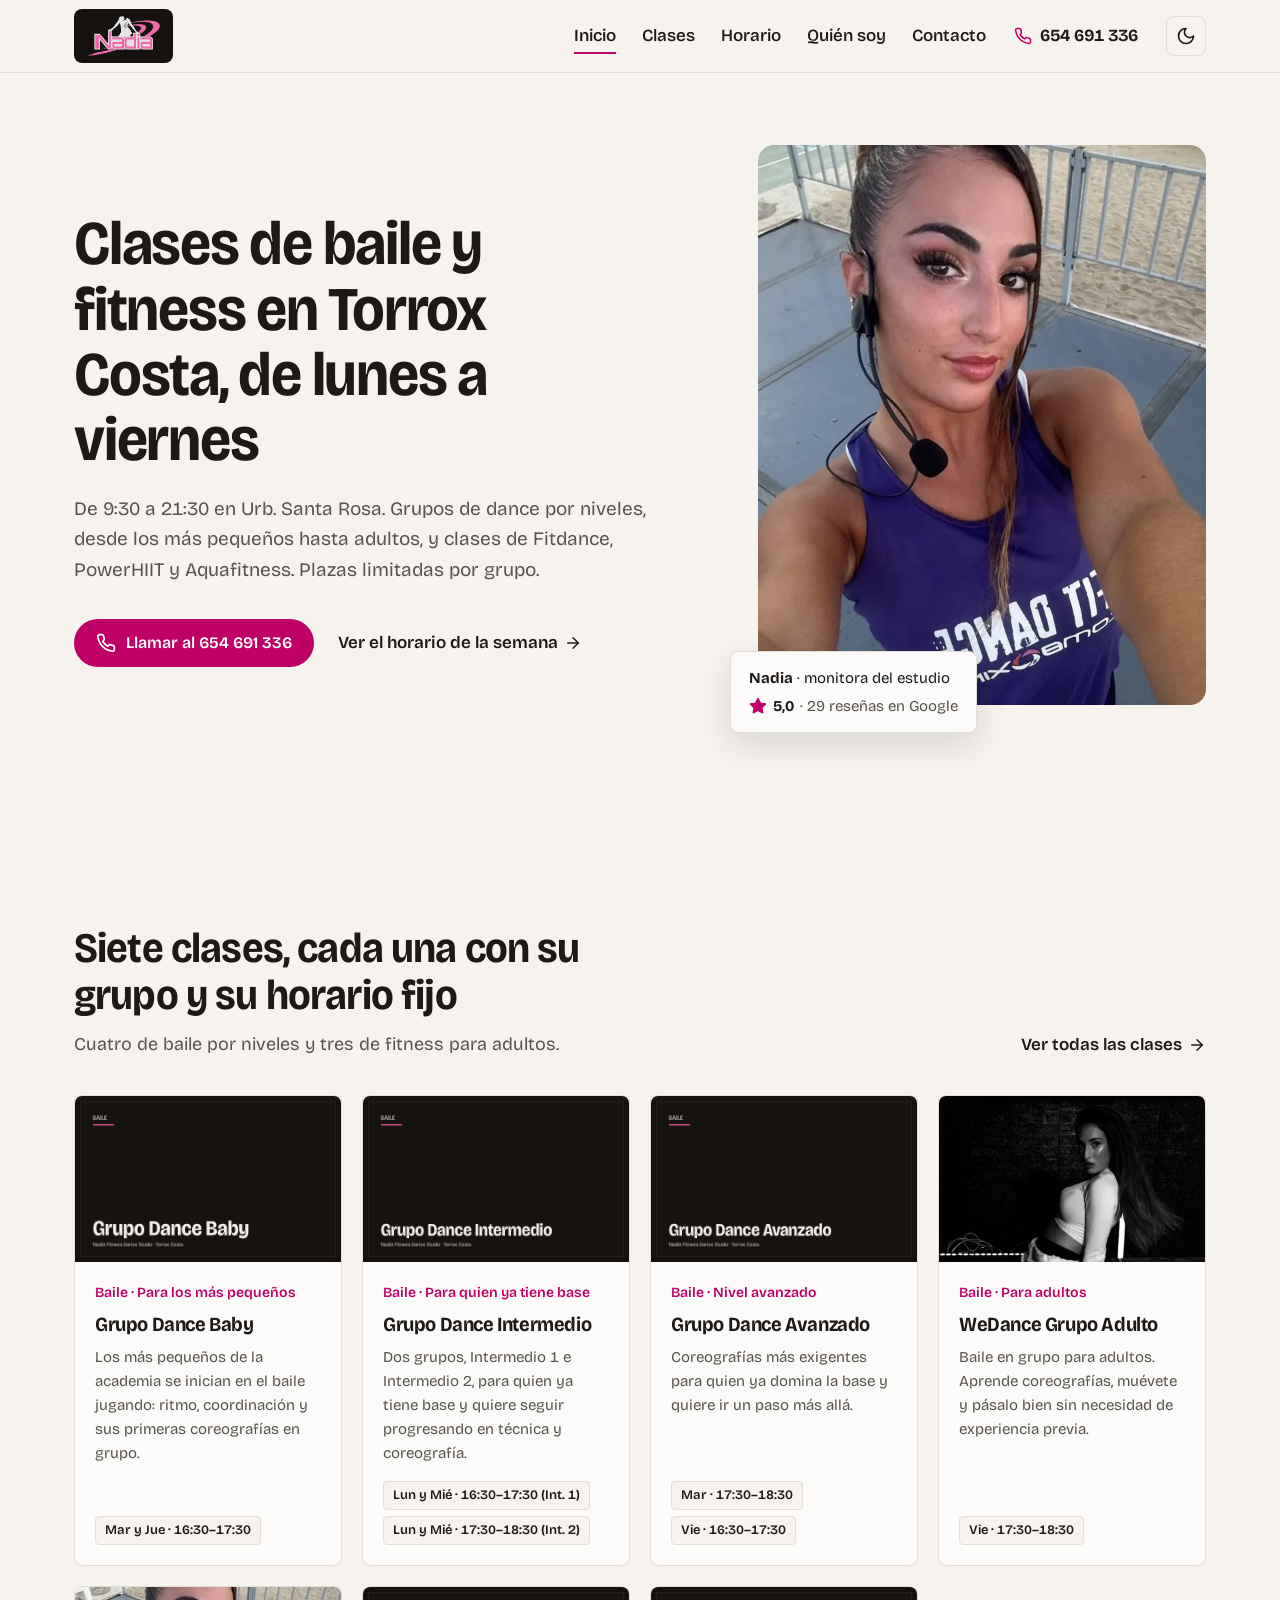
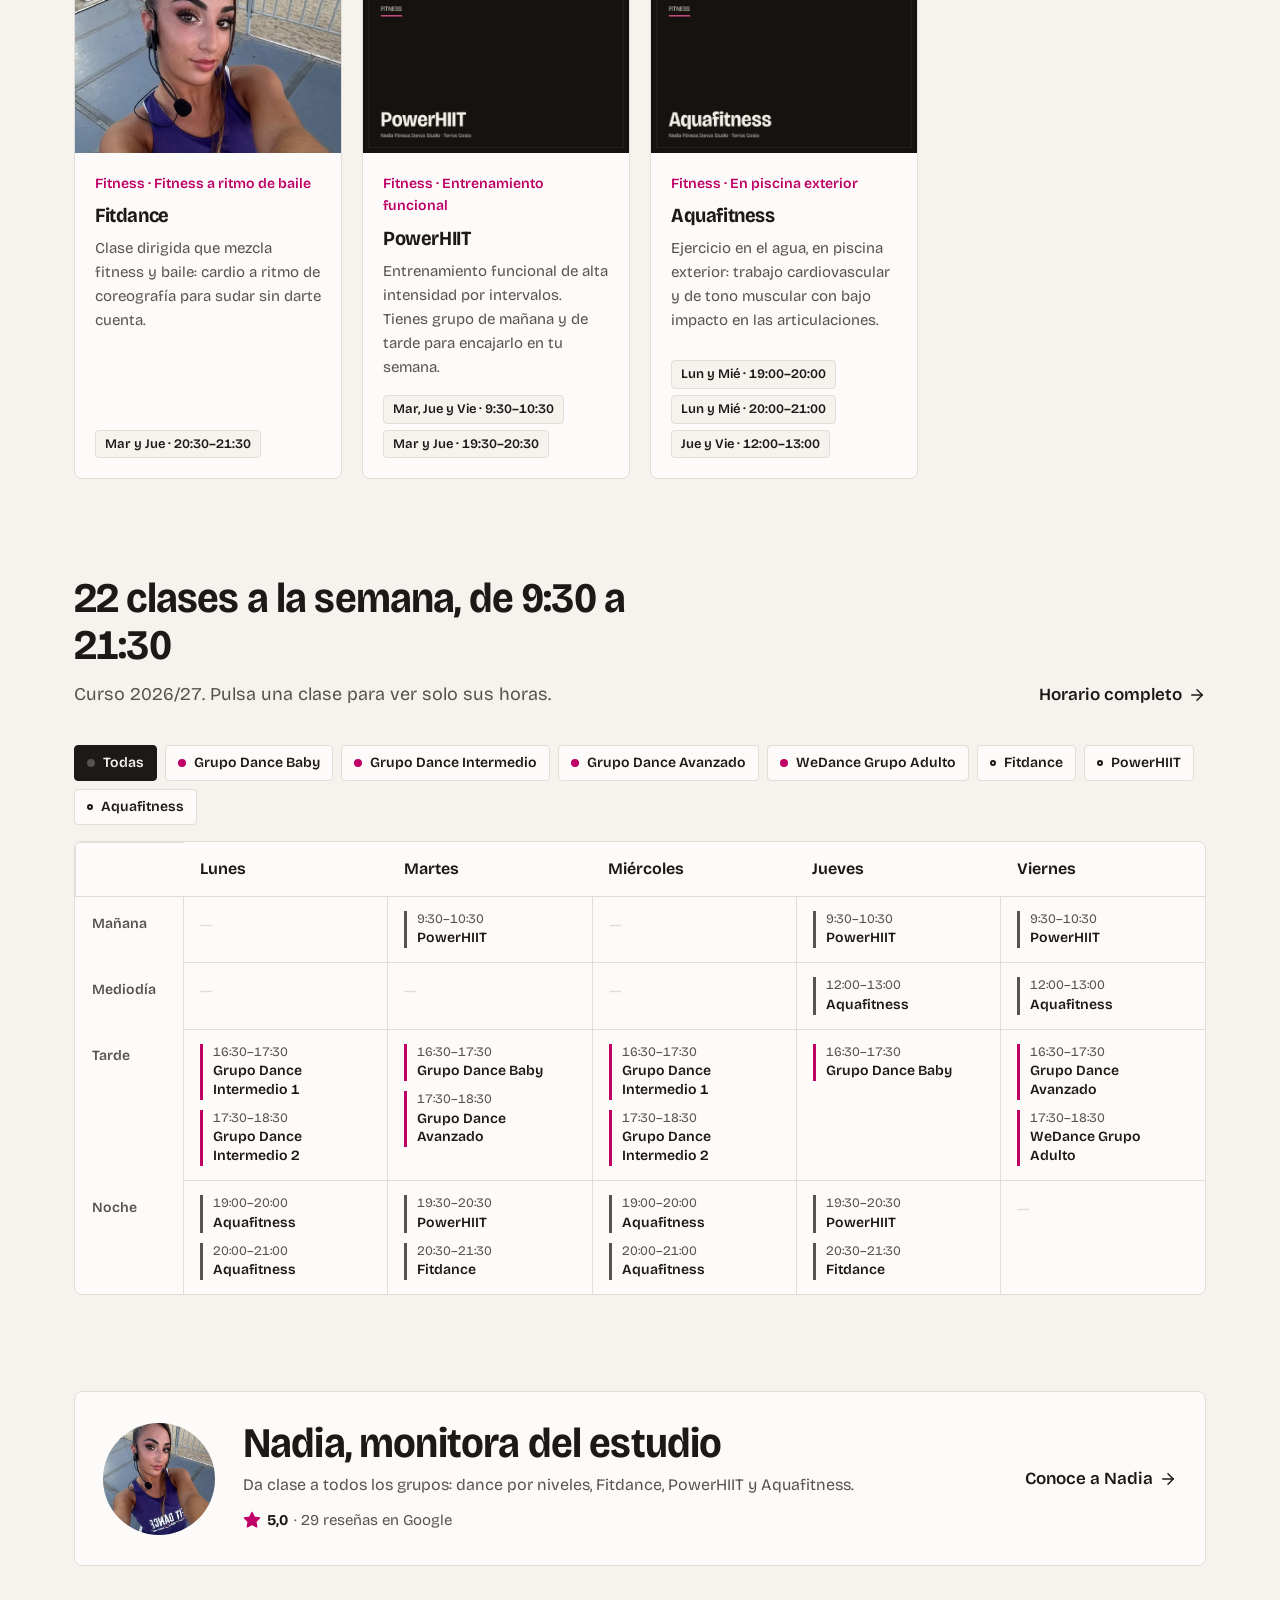
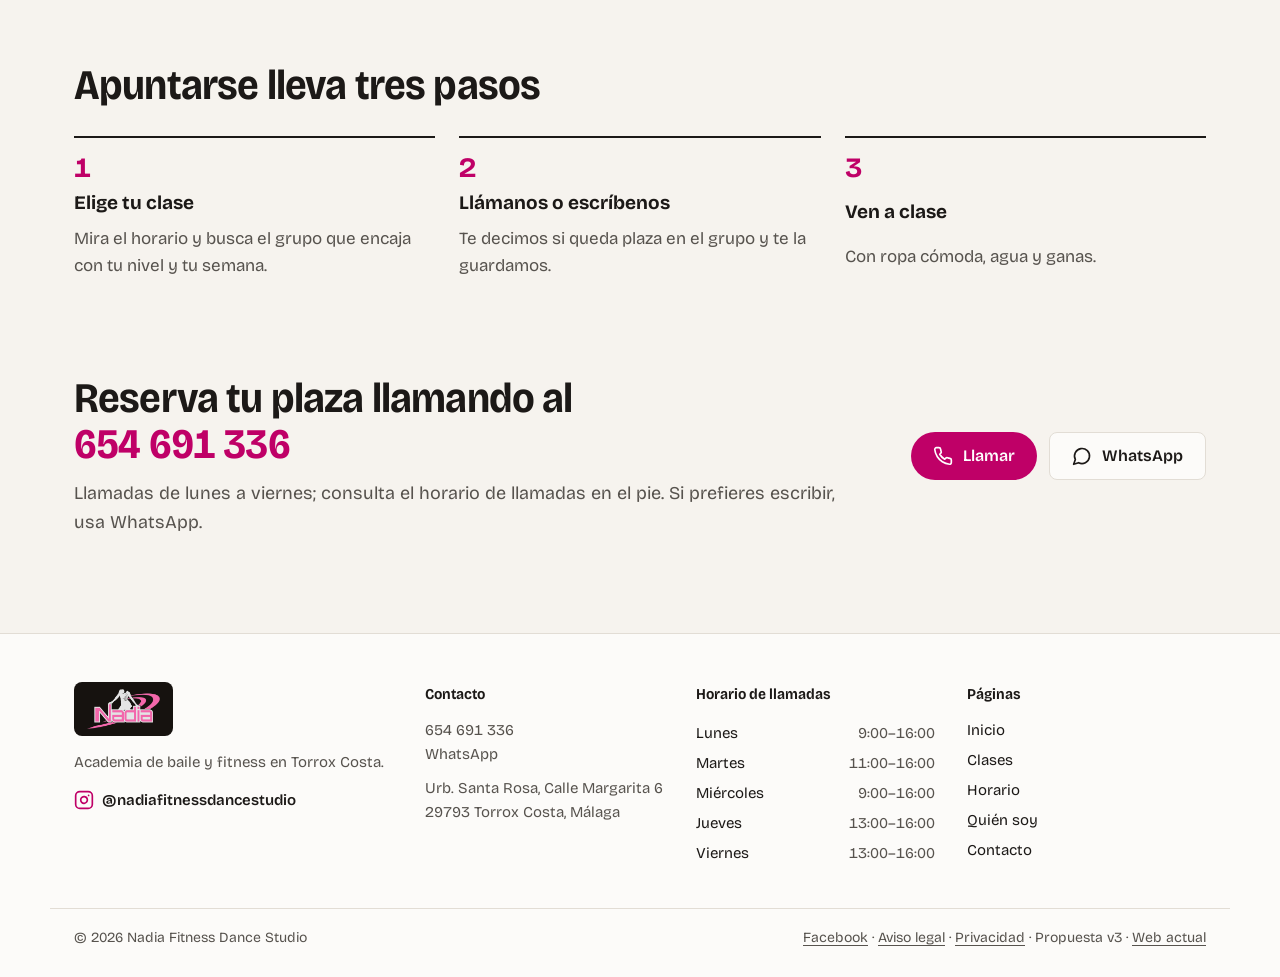
==== index.html @ de367098 "Add placeholder images for classes without a photo Co-Authored-By: Claude Opus 5.5 <noreply@anthropi" ====
<!doctype html>
<html lang="es">
<head>
<meta charset="utf-8">
<meta name="viewport" content="width=device-width, initial-scale=1">
<title>Nadia Fitness Dance Studio · Clases de baile y fitness en Torrox Costa</title>
<meta name="description" content="Clases de baile y fitness en Torrox Costa, de lunes a viernes de 9:30 a 21:30: grupos de dance por niveles, Fitdance, PowerHIIT y Aquafitness. Reserva en el 654 691 336.">
<!-- Design proposal v3: kept out of search results to avoid duplicating the live site -->
<meta name="robots" content="noindex">
<meta name="theme-color" content="#F6F3EE" media="(prefers-color-scheme: light)">
<meta name="theme-color" content="#171412" media="(prefers-color-scheme: dark)">
<meta property="og:title" content="Nadia Fitness Dance Studio · Clases de baile y fitness en Torrox Costa">
<meta property="og:description" content="Clases de baile y fitness en Torrox Costa, de lunes a viernes de 9:30 a 21:30: grupos de dance por niveles, Fitdance, PowerHIIT y Aquafitness. Reserva en el 654 691 336.">
<meta property="og:image" content="https://negimaru.github.io/nadia-fitness/assets/img/og-nadia-fitness.jpg">
<link rel="icon" href="assets/img/favicon.svg" type="image/svg+xml">
<script>try{var t=localStorage.getItem("nf3-theme");if(t)document.documentElement.setAttribute("data-theme",t)}catch(e){}</script>
<link rel="preload" href="assets/fonts/bricolage-grotesque-latin.woff2" as="font" type="font/woff2" crossorigin>
<link rel="stylesheet" href="assets/css/fonts.css?v=1">
<link rel="stylesheet" href="assets/css/site.css?v=6">
</head>
<body>
<a class="skip" href="#main">Saltar al contenido</a>
<header class="top">
<div class="wrap top-in">
<a class="logo" href=""><img src="assets/img/logo.png" alt="Nadia Fitness Dance Studio, inicio" width="110" height="60"></a>
<nav class="nav" aria-label="Principal">
<button class="menu" type="button" aria-expanded="false" aria-controls="menu" aria-label="Abrir menú"><svg class="i" viewBox="0 0 24 24" fill="none" stroke="currentColor" stroke-width="2" stroke-linecap="round" stroke-linejoin="round" aria-hidden="true"><line x1="4" x2="20" y1="6" y2="6"/><line x1="4" x2="20" y1="12" y2="12"/><line x1="4" x2="20" y1="18" y2="18"/></svg></button>
<ul id="menu"><li><a href="" aria-current="page">Inicio</a></li><li><a href="clases/">Clases</a></li><li><a href="horario/">Horario</a></li><li><a href="quien-soy/">Quién soy</a></li><li><a href="contacto/">Contacto</a></li></ul>
</nav>
<a class="top-phone" href="tel:+34654691336"><svg class="i" viewBox="0 0 24 24" fill="none" stroke="currentColor" stroke-width="2" stroke-linecap="round" stroke-linejoin="round" aria-hidden="true"><path d="M22 16.92v3a2 2 0 0 1-2.18 2 19.79 19.79 0 0 1-8.63-3.07 19.5 19.5 0 0 1-6-6 19.79 19.79 0 0 1-3.07-8.67A2 2 0 0 1 4.11 2h3a2 2 0 0 1 2 1.72 12.84 12.84 0 0 0 .7 2.81 2 2 0 0 1-.45 2.11L8.09 9.91a16 16 0 0 0 6 6l1.27-1.27a2 2 0 0 1 2.11-.45 12.84 12.84 0 0 0 2.81.7A2 2 0 0 1 22 16.92z"/></svg>654 691 336</a>
<button class="theme" type="button" aria-label="Cambiar a modo oscuro"><svg class="i i-moon" viewBox="0 0 24 24" fill="none" stroke="currentColor" stroke-width="2" stroke-linecap="round" stroke-linejoin="round" aria-hidden="true"><path d="M12 3a6 6 0 0 0 9 9 9 9 0 1 1-9-9Z"/></svg><svg class="i i-sun" viewBox="0 0 24 24" fill="none" stroke="currentColor" stroke-width="2" stroke-linecap="round" stroke-linejoin="round" aria-hidden="true"><circle cx="12" cy="12" r="4"/><path d="M12 2v2"/><path d="M12 20v2"/><path d="m4.93 4.93 1.41 1.41"/><path d="m17.66 17.66 1.41 1.41"/><path d="M2 12h2"/><path d="M20 12h2"/><path d="m6.34 17.66-1.41 1.41"/><path d="m19.07 4.93-1.41 1.41"/></svg></button>
</div>
</header>
<main id="main">
<section class="hero wrap">
<div class="hero-copy">
<h1>Clases de baile y fitness en Torrox Costa, de lunes a viernes</h1>
<p class="lead">De 9:30 a 21:30 en Urb. Santa Rosa. Grupos de dance por niveles, desde los más pequeños hasta adultos, y clases de Fitdance, PowerHIIT y Aquafitness. Plazas limitadas por grupo.</p>
<div class="actions"><a class="btn-primary" href="tel:+34654691336"><svg class="i" viewBox="0 0 24 24" fill="none" stroke="currentColor" stroke-width="2" stroke-linecap="round" stroke-linejoin="round" aria-hidden="true"><path d="M22 16.92v3a2 2 0 0 1-2.18 2 19.79 19.79 0 0 1-8.63-3.07 19.5 19.5 0 0 1-6-6 19.79 19.79 0 0 1-3.07-8.67A2 2 0 0 1 4.11 2h3a2 2 0 0 1 2 1.72 12.84 12.84 0 0 0 .7 2.81 2 2 0 0 1-.45 2.11L8.09 9.91a16 16 0 0 0 6 6l1.27-1.27a2 2 0 0 1 2.11-.45 12.84 12.84 0 0 0 2.81.7A2 2 0 0 1 22 16.92z"/></svg>Llamar al 654 691 336</a><a class="link" href="horario/">Ver el horario de la semana<svg class="i i-arrow" viewBox="0 0 24 24" fill="none" stroke="currentColor" stroke-width="2" stroke-linecap="round" stroke-linejoin="round" aria-hidden="true"><path d="M5 12h14"/><path d="m12 5 7 7-7 7"/></svg></a></div>
</div>
<figure class="hero-photo">
<img src="assets/img/monitora-fitdance.webp" alt="Nadia, monitora del estudio, con micrófono antes de una clase" width="840" height="840" fetchpriority="high">
<figcaption class="caption"><span><b>Nadia</b> · monitora del estudio</span><a class="rating" href="https://www.google.com/maps/search/?api=1&amp;query=Nadia%20Fitness%20Dance%20Studio%20Torrox" target="_blank" rel="noopener"><svg class="i i-star" viewBox="0 0 24 24" fill="none" stroke="currentColor" stroke-width="2" stroke-linecap="round" stroke-linejoin="round" aria-hidden="true"><polygon points="12 2 15.09 8.26 22 9.27 17 14.14 18.18 21.02 12 17.77 5.82 21.02 7 14.14 2 9.27 8.91 8.26 12 2"/></svg><b>5,0</b> · 29 reseñas en Google</a></figcaption>
</figure>
</section>

<section class="sec wrap" aria-labelledby="clases-h">
<div class="sec-head"><div><h2 id="clases-h">Siete clases, cada una con su grupo y su horario fijo</h2>
<p class="intro">Cuatro de baile por niveles y tres de fitness para adultos.</p></div>
<a class="link" href="clases/">Ver todas las clases<svg class="i i-arrow" viewBox="0 0 24 24" fill="none" stroke="currentColor" stroke-width="2" stroke-linecap="round" stroke-linejoin="round" aria-hidden="true"><path d="M5 12h14"/><path d="m12 5 7 7-7 7"/></svg></a></div>
<div class="cards"><article class="card">
<img class="media media-placeholder" src="assets/img/clases/dance-baby.webp?v=1" alt="Clase de Grupo Dance Baby en Nadia Fitness Dance Studio" width="1200" height="750" loading="lazy"><!-- TODO: real photo → overwrite assets/img/clases/dance-baby.webp -->
<div class="card-body">
<p class="who">Baile · Para los más pequeños</p>
<h3><a href="clases/#dance-baby">Grupo Dance Baby</a></h3>
<p>Los más pequeños de la academia se inician en el baile jugando: ritmo, coordinación y sus primeras coreografías en grupo.</p>
<ul class="when"><li>Mar y Jue · 16:30–17:30</li></ul>

</div>
</article><article class="card">
<img class="media media-placeholder" src="assets/img/clases/dance-intermedio.webp?v=1" alt="Clase de Grupo Dance Intermedio en Nadia Fitness Dance Studio" width="1200" height="750" loading="lazy"><!-- TODO: real photo → overwrite assets/img/clases/dance-intermedio.webp -->
<div class="card-body">
<p class="who">Baile · Para quien ya tiene base</p>
<h3><a href="clases/#dance-intermedio">Grupo Dance Intermedio</a></h3>
<p>Dos grupos, Intermedio 1 e Intermedio 2, para quien ya tiene base y quiere seguir progresando en técnica y coreografía.</p>
<ul class="when"><li>Lun y Mié · 16:30–17:30 (Int. 1)</li><li>Lun y Mié · 17:30–18:30 (Int. 2)</li></ul>

</div>
</article><article class="card">
<img class="media media-placeholder" src="assets/img/clases/dance-avanzado.webp?v=1" alt="Clase de Grupo Dance Avanzado en Nadia Fitness Dance Studio" width="1200" height="750" loading="lazy"><!-- TODO: real photo → overwrite assets/img/clases/dance-avanzado.webp -->
<div class="card-body">
<p class="who">Baile · Nivel avanzado</p>
<h3><a href="clases/#dance-avanzado">Grupo Dance Avanzado</a></h3>
<p>Coreografías más exigentes para quien ya domina la base y quiere ir un paso más allá.</p>
<ul class="when"><li>Mar · 17:30–18:30</li><li>Vie · 16:30–17:30</li></ul>

</div>
</article><article class="card">
<img class="media" src="assets/img/bailarina.webp" alt="Bailarina en plena coreografía" width="840" height="840" loading="lazy">
<div class="card-body">
<p class="who">Baile · Para adultos</p>
<h3><a href="clases/#wedance-adultos">WeDance Grupo Adulto</a></h3>
<p>Baile en grupo para adultos. Aprende coreografías, muévete y pásalo bien sin necesidad de experiencia previa.</p>
<ul class="when"><li>Vie · 17:30–18:30</li></ul>

</div>
</article><article class="card">
<img class="media" src="assets/img/monitora-fitdance.webp" alt="Nadia, monitora de Fitdance, con micrófono" width="840" height="840" loading="lazy">
<div class="card-body">
<p class="who">Fitness · Fitness a ritmo de baile</p>
<h3><a href="clases/#fitdance">Fitdance</a></h3>
<p>Clase dirigida que mezcla fitness y baile: cardio a ritmo de coreografía para sudar sin darte cuenta.</p>
<ul class="when"><li>Mar y Jue · 20:30–21:30</li></ul>

</div>
</article><article class="card">
<img class="media media-placeholder" src="assets/img/clases/powerhiit.webp?v=1" alt="Clase de PowerHIIT en Nadia Fitness Dance Studio" width="1200" height="750" loading="lazy"><!-- TODO: real photo → overwrite assets/img/clases/powerhiit.webp -->
<div class="card-body">
<p class="who">Fitness · Entrenamiento funcional</p>
<h3><a href="clases/#powerhiit">PowerHIIT</a></h3>
<p>Entrenamiento funcional de alta intensidad por intervalos. Tienes grupo de mañana y de tarde para encajarlo en tu semana.</p>
<ul class="when"><li>Mar, Jue y Vie · 9:30–10:30</li><li>Mar y Jue · 19:30–20:30</li></ul>

</div>
</article><article class="card">
<img class="media media-placeholder" src="assets/img/clases/aquafitness.webp?v=1" alt="Clase de Aquafitness en Nadia Fitness Dance Studio" width="1200" height="750" loading="lazy"><!-- TODO: real photo → overwrite assets/img/clases/aquafitness.webp -->
<div class="card-body">
<p class="who">Fitness · En piscina exterior</p>
<h3><a href="clases/#aquafitness">Aquafitness</a></h3>
<p>Ejercicio en el agua, en piscina exterior: trabajo cardiovascular y de tono muscular con bajo impacto en las articulaciones.</p>
<ul class="when"><li>Lun y Mié · 19:00–20:00</li><li>Lun y Mié · 20:00–21:00</li><li>Jue y Vie · 12:00–13:00</li></ul>

</div>
</article></div>
</section>

<section class="sec wrap" aria-labelledby="semana-h">
<div class="sec-head"><div><h2 id="semana-h">22 clases a la semana, de 9:30 a 21:30</h2>
<p class="intro">Curso 2026/27. Pulsa una clase para ver solo sus horas.</p></div>
<a class="link" href="horario/">Horario completo<svg class="i i-arrow" viewBox="0 0 24 24" fill="none" stroke="currentColor" stroke-width="2" stroke-linecap="round" stroke-linejoin="round" aria-hidden="true"><path d="M5 12h14"/><path d="m12 5 7 7-7 7"/></svg></a></div>
<div class="schedule" data-schedule>
<div class="table-wrap"><table class="week"><caption class="sr-only">Horario semanal de lunes a viernes</caption>
<thead><tr><td></td><th scope="col">Lunes</th><th scope="col">Martes</th><th scope="col">Miércoles</th><th scope="col">Jueves</th><th scope="col">Viernes</th></tr></thead><tbody><tr><th scope="row">Mañana</th><td><span class="none">—</span></td><td><ul><li data-c="powerhiit" class="g-fitness"><time>9:30–10:30</time><span>PowerHIIT</span></li></ul></td><td><span class="none">—</span></td><td><ul><li data-c="powerhiit" class="g-fitness"><time>9:30–10:30</time><span>PowerHIIT</span></li></ul></td><td><ul><li data-c="powerhiit" class="g-fitness"><time>9:30–10:30</time><span>PowerHIIT</span></li></ul></td></tr><tr><th scope="row">Mediodía</th><td><span class="none">—</span></td><td><span class="none">—</span></td><td><span class="none">—</span></td><td><ul><li data-c="aquafitness" class="g-fitness"><time>12:00–13:00</time><span>Aquafitness</span></li></ul></td><td><ul><li data-c="aquafitness" class="g-fitness"><time>12:00–13:00</time><span>Aquafitness</span></li></ul></td></tr><tr><th scope="row">Tarde</th><td><ul><li data-c="dance-intermedio" class="g-baile"><time>16:30–17:30</time><span>Grupo Dance Intermedio 1</span></li><li data-c="dance-intermedio" class="g-baile"><time>17:30–18:30</time><span>Grupo Dance Intermedio 2</span></li></ul></td><td><ul><li data-c="dance-baby" class="g-baile"><time>16:30–17:30</time><span>Grupo Dance Baby</span></li><li data-c="dance-avanzado" class="g-baile"><time>17:30–18:30</time><span>Grupo Dance Avanzado</span></li></ul></td><td><ul><li data-c="dance-intermedio" class="g-baile"><time>16:30–17:30</time><span>Grupo Dance Intermedio 1</span></li><li data-c="dance-intermedio" class="g-baile"><time>17:30–18:30</time><span>Grupo Dance Intermedio 2</span></li></ul></td><td><ul><li data-c="dance-baby" class="g-baile"><time>16:30–17:30</time><span>Grupo Dance Baby</span></li></ul></td><td><ul><li data-c="dance-avanzado" class="g-baile"><time>16:30–17:30</time><span>Grupo Dance Avanzado</span></li><li data-c="wedance-adultos" class="g-baile"><time>17:30–18:30</time><span>WeDance Grupo Adulto</span></li></ul></td></tr><tr><th scope="row">Noche</th><td><ul><li data-c="aquafitness" class="g-fitness"><time>19:00–20:00</time><span>Aquafitness</span></li><li data-c="aquafitness" class="g-fitness"><time>20:00–21:00</time><span>Aquafitness</span></li></ul></td><td><ul><li data-c="powerhiit" class="g-fitness"><time>19:30–20:30</time><span>PowerHIIT</span></li><li data-c="fitdance" class="g-fitness"><time>20:30–21:30</time><span>Fitdance</span></li></ul></td><td><ul><li data-c="aquafitness" class="g-fitness"><time>19:00–20:00</time><span>Aquafitness</span></li><li data-c="aquafitness" class="g-fitness"><time>20:00–21:00</time><span>Aquafitness</span></li></ul></td><td><ul><li data-c="powerhiit" class="g-fitness"><time>19:30–20:30</time><span>PowerHIIT</span></li><li data-c="fitdance" class="g-fitness"><time>20:30–21:30</time><span>Fitdance</span></li></ul></td><td><span class="none">—</span></td></tr></tbody></table></div>
<script type="application/json" class="schedule-data">{"days": ["Lunes", "Martes", "Miércoles", "Jueves", "Viernes"], "classes": [{"c": "dance-baby", "name": "Grupo Dance Baby", "group": "baile", "who": "Para los más pequeños"}, {"c": "dance-intermedio", "name": "Grupo Dance Intermedio", "group": "baile", "who": "Para quien ya tiene base"}, {"c": "dance-avanzado", "name": "Grupo Dance Avanzado", "group": "baile", "who": "Nivel avanzado"}, {"c": "wedance-adultos", "name": "WeDance Grupo Adulto", "group": "baile", "who": "Para adultos"}, {"c": "fitdance", "name": "Fitdance", "group": "fitness", "who": "Fitness a ritmo de baile"}, {"c": "powerhiit", "name": "PowerHIIT", "group": "fitness", "who": "Entrenamiento funcional"}, {"c": "aquafitness", "name": "Aquafitness", "group": "fitness", "who": "En piscina exterior"}], "sessions": [{"day": 1, "start": "9:30", "end": "10:30", "c": "powerhiit", "name": "PowerHIIT", "note": "Entrenamiento funcional", "slot": "Mañana"}, {"day": 3, "start": "9:30", "end": "10:30", "c": "powerhiit", "name": "PowerHIIT", "note": "Entrenamiento funcional", "slot": "Mañana"}, {"day": 4, "start": "9:30", "end": "10:30", "c": "powerhiit", "name": "PowerHIIT", "note": "Entrenamiento funcional", "slot": "Mañana"}, {"day": 3, "start": "12:00", "end": "13:00", "c": "aquafitness", "name": "Aquafitness", "note": "", "slot": "Mediodía"}, {"day": 4, "start": "12:00", "end": "13:00", "c": "aquafitness", "name": "Aquafitness", "note": "", "slot": "Mediodía"}, {"day": 0, "start": "16:30", "end": "17:30", "c": "dance-intermedio", "name": "Grupo Dance Intermedio 1", "note": "", "slot": "Tarde"}, {"day": 1, "start": "16:30", "end": "17:30", "c": "dance-baby", "name": "Grupo Dance Baby", "note": "", "slot": "Tarde"}, {"day": 2, "start": "16:30", "end": "17:30", "c": "dance-intermedio", "name": "Grupo Dance Intermedio 1", "note": "", "slot": "Tarde"}, {"day": 3, "start": "16:30", "end": "17:30", "c": "dance-baby", "name": "Grupo Dance Baby", "note": "", "slot": "Tarde"}, {"day": 4, "start": "16:30", "end": "17:30", "c": "dance-avanzado", "name": "Grupo Dance Avanzado", "note": "", "slot": "Tarde"}, {"day": 0, "start": "17:30", "end": "18:30", "c": "dance-intermedio", "name": "Grupo Dance Intermedio 2", "note": "", "slot": "Tarde"}, {"day": 1, "start": "17:30", "end": "18:30", "c": "dance-avanzado", "name": "Grupo Dance Avanzado", "note": "", "slot": "Tarde"}, {"day": 2, "start": "17:30", "end": "18:30", "c": "dance-intermedio", "name": "Grupo Dance Intermedio 2", "note": "", "slot": "Tarde"}, {"day": 4, "start": "17:30", "end": "18:30", "c": "wedance-adultos", "name": "WeDance Grupo Adulto", "note": "", "slot": "Tarde"}, {"day": 0, "start": "19:00", "end": "20:00", "c": "aquafitness", "name": "Aquafitness", "note": "", "slot": "Noche"}, {"day": 1, "start": "19:30", "end": "20:30", "c": "powerhiit", "name": "PowerHIIT", "note": "Entrenamiento funcional", "slot": "Noche"}, {"day": 2, "start": "19:00", "end": "20:00", "c": "aquafitness", "name": "Aquafitness", "note": "", "slot": "Noche"}, {"day": 3, "start": "19:30", "end": "20:30", "c": "powerhiit", "name": "PowerHIIT", "note": "Entrenamiento funcional", "slot": "Noche"}, {"day": 0, "start": "20:00", "end": "21:00", "c": "aquafitness", "name": "Aquafitness", "note": "", "slot": "Noche"}, {"day": 1, "start": "20:30", "end": "21:30", "c": "fitdance", "name": "Fitdance", "note": "Clase dirigida", "slot": "Noche"}, {"day": 2, "start": "20:00", "end": "21:00", "c": "aquafitness", "name": "Aquafitness", "note": "", "slot": "Noche"}, {"day": 3, "start": "20:30", "end": "21:30", "c": "fitdance", "name": "Fitdance", "note": "Clase dirigida", "slot": "Noche"}], "classesHref": "clases/"}</script>
</div>

</section>

<section class="sec wrap" aria-labelledby="nadia-h">
<div class="teaser">
<img class="avatar" src="assets/img/monitora-fitdance.webp" alt="" width="840" height="840" loading="lazy">
<div><h2 id="nadia-h">Nadia, monitora del estudio</h2>
<p class="intro">Da clase a todos los grupos: dance por niveles, Fitdance, PowerHIIT y Aquafitness.</p>
<a class="rating" href="https://www.google.com/maps/search/?api=1&amp;query=Nadia%20Fitness%20Dance%20Studio%20Torrox" target="_blank" rel="noopener"><svg class="i i-star" viewBox="0 0 24 24" fill="none" stroke="currentColor" stroke-width="2" stroke-linecap="round" stroke-linejoin="round" aria-hidden="true"><polygon points="12 2 15.09 8.26 22 9.27 17 14.14 18.18 21.02 12 17.77 5.82 21.02 7 14.14 2 9.27 8.91 8.26 12 2"/></svg><b>5,0</b> · 29 reseñas en Google</a></div>
<a class="link" href="quien-soy/">Conoce a Nadia<svg class="i i-arrow" viewBox="0 0 24 24" fill="none" stroke="currentColor" stroke-width="2" stroke-linecap="round" stroke-linejoin="round" aria-hidden="true"><path d="M5 12h14"/><path d="m12 5 7 7-7 7"/></svg></a>
</div>
</section>

<section class="sec wrap" aria-labelledby="pasos-h">
<h2 id="pasos-h">Apuntarse lleva tres pasos</h2>
<ol class="steps">
<li><b>Elige tu clase</b><span>Mira el horario y busca el grupo que encaja con tu nivel y tu semana.</span></li>
<li><b>Llámanos o escríbenos</b><span>Te decimos si queda plaza en el grupo y te la guardamos.</span></li>
<li><b>Ven a clase</b><span>Con ropa cómoda, agua y ganas.</span></li>
</ol>

</section>
<section class="sec wrap band" aria-labelledby="band-h">
<div>
<h2 id="band-h">Reserva tu plaza llamando al <a href="tel:+34654691336">654 691 336</a></h2>
<p class="intro">Llamadas de lunes a viernes; consulta el horario de llamadas en el pie. Si prefieres escribir, usa WhatsApp.</p>
</div>
<div class="band-actions"><a class="btn-primary" href="tel:+34654691336"><svg class="i" viewBox="0 0 24 24" fill="none" stroke="currentColor" stroke-width="2" stroke-linecap="round" stroke-linejoin="round" aria-hidden="true"><path d="M22 16.92v3a2 2 0 0 1-2.18 2 19.79 19.79 0 0 1-8.63-3.07 19.5 19.5 0 0 1-6-6 19.79 19.79 0 0 1-3.07-8.67A2 2 0 0 1 4.11 2h3a2 2 0 0 1 2 1.72 12.84 12.84 0 0 0 .7 2.81 2 2 0 0 1-.45 2.11L8.09 9.91a16 16 0 0 0 6 6l1.27-1.27a2 2 0 0 1 2.11-.45 12.84 12.84 0 0 0 2.81.7A2 2 0 0 1 22 16.92z"/></svg>Llamar</a><a class="btn" href="https://wa.me/34654691336?text=%C2%A1Hola!%20Quiero%20informaci%C3%B3n%20sobre%20las%20clases." target="_blank" rel="noopener"><svg class="i" viewBox="0 0 24 24" fill="none" stroke="currentColor" stroke-width="2" stroke-linecap="round" stroke-linejoin="round" aria-hidden="true"><path d="M7.9 20A9 9 0 1 0 4 16.1L2 22Z"/></svg>WhatsApp</a></div>
</section>
</main>
<footer class="foot">
<div class="wrap foot-grid">
<div class="foot-brand">
<a class="logo" href=""><img src="assets/img/logo.png" alt="Nadia Fitness Dance Studio, inicio" width="110" height="60" loading="lazy"></a>
<p>Academia de baile y fitness en Torrox Costa.</p>
<a class="foot-social" href="https://www.instagram.com/nadiafitnessdancestudio/" rel="noopener"><svg class="i" viewBox="0 0 24 24" fill="none" stroke="currentColor" stroke-width="2" stroke-linecap="round" stroke-linejoin="round" aria-hidden="true"><rect x="2" y="2" width="20" height="20" rx="5" ry="5"/><path d="M16 11.37A4 4 0 1 1 12.63 8 4 4 0 0 1 16 11.37z"/><line x1="17.5" x2="17.51" y1="6.5" y2="6.5"/></svg>@nadiafitnessdancestudio</a>
</div>
<div>
<h2 class="foot-h">Contacto</h2>
<p><a href="tel:+34654691336">654 691 336</a><br><a href="https://wa.me/34654691336?text=%C2%A1Hola!%20Quiero%20informaci%C3%B3n%20sobre%20las%20clases." target="_blank" rel="noopener">WhatsApp</a></p>
<p>Urb. Santa Rosa, Calle Margarita 6<br>29793 Torrox Costa, Málaga</p>
</div>
<div>
<h2 class="foot-h">Horario de llamadas</h2>
<ul class="foot-calls"><li><span>Lunes</span><span>9:00–16:00</span></li><li><span>Martes</span><span>11:00–16:00</span></li><li><span>Miércoles</span><span>9:00–16:00</span></li><li><span>Jueves</span><span>13:00–16:00</span></li><li><span>Viernes</span><span>13:00–16:00</span></li></ul>
</div>
<div>
<h2 class="foot-h">Páginas</h2>
<ul class="foot-nav"><li><a href="">Inicio</a></li><li><a href="clases/">Clases</a></li><li><a href="horario/">Horario</a></li><li><a href="quien-soy/">Quién soy</a></li><li><a href="contacto/">Contacto</a></li></ul>
</div>
</div>
<div class="wrap foot-legal">
<p>© <span id="year">2026</span> Nadia Fitness Dance Studio</p>
<p><a href="https://www.facebook.com/profile.php?id=61571423443783" rel="noopener">Facebook</a> · <a href="aviso-legal/">Aviso legal</a> · <a href="privacidad/">Privacidad</a> · Propuesta v3 · <a href="https://negimaru.github.io/nadia-fitness/">Web actual</a></p>
</div>
</footer>
<nav class="mbar" aria-label="Contacto rápido"><a class="btn-primary" href="tel:+34654691336"><svg class="i" viewBox="0 0 24 24" fill="none" stroke="currentColor" stroke-width="2" stroke-linecap="round" stroke-linejoin="round" aria-hidden="true"><path d="M22 16.92v3a2 2 0 0 1-2.18 2 19.79 19.79 0 0 1-8.63-3.07 19.5 19.5 0 0 1-6-6 19.79 19.79 0 0 1-3.07-8.67A2 2 0 0 1 4.11 2h3a2 2 0 0 1 2 1.72 12.84 12.84 0 0 0 .7 2.81 2 2 0 0 1-.45 2.11L8.09 9.91a16 16 0 0 0 6 6l1.27-1.27a2 2 0 0 1 2.11-.45 12.84 12.84 0 0 0 2.81.7A2 2 0 0 1 22 16.92z"/></svg>Llamar</a><a class="btn" href="https://wa.me/34654691336?text=%C2%A1Hola!%20Quiero%20informaci%C3%B3n%20sobre%20las%20clases." target="_blank" rel="noopener"><svg class="i" viewBox="0 0 24 24" fill="none" stroke="currentColor" stroke-width="2" stroke-linecap="round" stroke-linejoin="round" aria-hidden="true"><path d="M7.9 20A9 9 0 1 0 4 16.1L2 22Z"/></svg>WhatsApp</a></nav>
<script src="assets/js/site.js?v=2" defer></script>
<script src="assets/js/schedule.js?v=2" defer></script>
</body>
</html>
---- assets/css/fonts.css ----
/* Self-hosted Google Fonts (SIL Open Font License 1.1): Bricolage Grotesque (variable: opsz, wdth, wght). Subsets: latin, latin-ext. */
/* latin-ext */
@font-face {
  font-family: 'Bricolage Grotesque';
  font-style: normal;
  font-weight: 200 800;
  font-stretch: 75% 100%;
  font-display: swap;
  src: url(../fonts/bricolage-grotesque-latin-ext.woff2) format('woff2');
  unicode-range: U+0100-02BA, U+02BD-02C5, U+02C7-02CC, U+02CE-02D7, U+02DD-02FF, U+0304, U+0308, U+0329, U+1D00-1DBF, U+1E00-1E9F, U+1EF2-1EFF, U+2020, U+20A0-20AB, U+20AD-20C4, U+2113, U+2C60-2C7F, U+A720-A7FF;
}
/* latin */
@font-face {
  font-family: 'Bricolage Grotesque';
  font-style: normal;
  font-weight: 200 800;
  font-stretch: 75% 100%;
  font-display: swap;
  src: url(../fonts/bricolage-grotesque-latin.woff2) format('woff2');
  unicode-range: U+0000-00FF, U+0131, U+0152-0153, U+02BB-02BC, U+02C6, U+02DA, U+02DC, U+0304, U+0308, U+0329, U+2000-206F, U+20AC, U+2122, U+2191, U+2193, U+2212, U+2215, U+FEFF, U+FFFD;
}
---- assets/css/site.css ----
/* Nadia Fitness Dance Studio — v3. Read DESIGN.md first; use only these tokens. */

:root {
  --bg: #F6F3EE; --card: #FCFBF9; --ink: #1C1917; --muted: #57534E; --line: #E2DDD5;
  --accent: #BF0067; --on-accent: #FFFFFF; --dark: #16120F;
  --shadow: 0 12px 32px rgba(28, 25, 23, .12); --map-filter: none; --logo-border: transparent;
  --radius-s: 4px; --radius-m: 8px; --radius-l: 16px;
  --font: "Bricolage Grotesque", system-ui, sans-serif;
  --wrap: 1180px; --gutter: 24px; --section-y: 96px; --measure: 65ch;
  color-scheme: light;
}
/* Dark theme: follows the OS unless light was chosen with the toggle, or when dark is chosen */
@media (prefers-color-scheme: dark) {
  :root:not([data-theme="light"]) {
    --bg: #171412; --card: #211D1A; --ink: #F2EEE8; --muted: #A8A29E; --line: #36312C;
    --accent: #FF5AA8; --on-accent: #171412;
    --shadow: 0 12px 32px rgba(0, 0, 0, .45); --map-filter: invert(.9) hue-rotate(180deg) saturate(.55) brightness(.95); --logo-border: #36312C;
    color-scheme: dark;
  }
}
:root[data-theme="dark"] {
  --bg: #171412; --card: #211D1A; --ink: #F2EEE8; --muted: #A8A29E; --line: #36312C;
  --accent: #FF5AA8; --on-accent: #171412;
  --shadow: 0 12px 32px rgba(0, 0, 0, .45); --map-filter: invert(.9) hue-rotate(180deg) saturate(.55) brightness(.95); --logo-border: #36312C;
  color-scheme: dark;
}

/* ---------- Base ---------- */
*, *::before, *::after { box-sizing: border-box; }
html { scroll-behavior: smooth; scroll-padding-top: 88px; }
body { margin: 0; background: var(--bg); color: var(--ink); font: 400 17px/1.6 var(--font); font-variant-numeric: tabular-nums; -webkit-font-smoothing: antialiased; }
img { max-width: 100%; height: auto; display: block; }
a { color: inherit; text-underline-offset: 3px; }
a:hover { color: var(--accent); }
:focus-visible { outline: 2px solid var(--accent); outline-offset: 3px; }
h1, h2, h3, h4, p { margin: 0; }
h1, h2, h3, h4 { font-weight: 680; letter-spacing: -0.02em; font-stretch: 92%; }
ul, ol { margin: 0; padding: 0; list-style: none; }
.sr-only { position: absolute; width: 1px; height: 1px; overflow: hidden; clip: rect(0 0 0 0); white-space: nowrap; }
.skip { position: absolute; left: -9999px; }
.skip:focus { left: 16px; top: 16px; z-index: 50; background: var(--accent); color: var(--on-accent); padding: 10px 14px; border-radius: var(--radius-s); }
@media (prefers-reduced-motion: reduce) { html { scroll-behavior: auto; } * { transition: none !important; } }
.wrap { max-width: var(--wrap); margin: 0 auto; padding: 0 var(--gutter); }
.i { width: 20px; height: 20px; flex: none; }
.muted { color: var(--muted); }
.small { font-size: 14px; }

/* ---------- Buttons: one pill (primary), the rest rectangular ---------- */
.btn-primary, .btn { display: inline-flex; align-items: center; justify-content: center; gap: 10px; min-height: 48px; padding: 0 22px; font: 600 16px/1 var(--font); text-decoration: none; cursor: pointer; }
.btn-primary { background: var(--accent); color: var(--on-accent); border: 0; border-radius: 999px; }
.btn-primary:hover { color: var(--on-accent); filter: brightness(.9); }
.btn { background: var(--card); color: var(--ink); border: 1px solid var(--line); border-radius: var(--radius-m); }
.btn:hover { border-color: var(--ink); color: var(--ink); }
.link { display: inline-flex; align-items: center; gap: 6px; font-weight: 600; text-decoration: none; white-space: nowrap; }
.i-arrow { width: 18px; height: 18px; transition: transform .15s; }
.link:hover .i-arrow { transform: translateX(3px); }

/* ---------- Header ---------- */
.top { position: sticky; top: 0; z-index: 20; background: var(--bg); border-bottom: 1px solid var(--line); }
.top-in { display: flex; align-items: center; gap: 28px; height: 72px; }
.logo { display: block; background: var(--dark); border: 1px solid var(--logo-border); border-radius: var(--radius-m); padding: 6px 12px; flex: none; }
.logo img { height: 40px; width: auto; }
.nav { margin-left: auto; }
.nav ul { display: flex; gap: 26px; }
.nav a { text-decoration: none; font-weight: 550; padding: 6px 0; border-bottom: 2px solid transparent; }
.nav a[aria-current="page"] { border-bottom-color: var(--accent); }
.menu { display: none; }
.top-phone { display: inline-flex; align-items: center; gap: 8px; font-weight: 650; text-decoration: none; }
.top-phone .i { width: 18px; height: 18px; color: var(--accent); }
.theme, .menu { width: 40px; height: 40px; place-items: center; flex: none; background: transparent; color: var(--ink); border: 1px solid var(--line); border-radius: var(--radius-m); cursor: pointer; }
.theme { display: grid; }
.theme:hover, .menu:hover { border-color: var(--ink); }
/* Light shows the moon (switch to dark); dark shows the sun */
.theme .i-sun, [data-theme="dark"] .theme .i-moon { display: none; }
[data-theme="dark"] .theme .i-sun { display: block; }

/* ---------- Heroes ---------- */
.hero { display: grid; grid-template-columns: minmax(0, 7fr) minmax(0, 5fr); gap: 56px; align-items: center; padding-top: 72px; padding-bottom: var(--section-y); }
.hero h1, .page-hero h1 { font-size: clamp(38px, 5vw, 62px); line-height: 1.05; max-width: 16ch; }
.page-hero { padding-top: 64px; }
.page-hero h1 { max-width: 20ch; }
.page-hero h1 a { color: var(--accent); text-decoration: none; white-space: nowrap; }
.lead { font-size: 19px; color: var(--muted); max-width: var(--measure); margin-top: 22px; }
.actions { display: flex; flex-wrap: wrap; align-items: center; gap: 24px; margin-top: 34px; }
.hero-photo { position: relative; margin: 0 0 28px; }
.hero-photo img { width: 100%; aspect-ratio: 4 / 5; object-fit: cover; object-position: 50% 22%; border-radius: var(--radius-l); }
.caption { position: absolute; left: -28px; bottom: -28px; display: grid; gap: 4px; background: var(--card); border: 1px solid var(--line); border-radius: var(--radius-m); padding: 14px 18px; box-shadow: var(--shadow); font-size: 15px; }
.rating { display: inline-flex; align-items: center; gap: 6px; text-decoration: none; color: var(--muted); font-size: 15px; }
.rating b { color: var(--ink); }
.i-star { width: 18px; height: 18px; color: var(--accent); fill: var(--accent); }

/* ---------- Sections ---------- */
.sec { padding-top: var(--section-y); }
.sec-first { padding-top: 48px; }
.sec h2 { font-size: clamp(28px, 3.4vw, 42px); line-height: 1.1; max-width: 24ch; display: flex; align-items: center; gap: 12px; }
.sec h2 .i { width: 28px; height: 28px; color: var(--accent); }
.sec-head { display: flex; justify-content: space-between; align-items: flex-end; gap: 24px; flex-wrap: wrap; margin-bottom: 36px; }
.sec > h2 { margin-bottom: 28px; }
.intro { color: var(--muted); max-width: var(--measure); margin-top: 12px; font-size: 18px; }
.panel { background: var(--card); border: 1px solid var(--line); border-radius: var(--radius-m); padding: 24px; }
.panel > h2, .panel > h3 { display: flex; align-items: center; gap: 10px; font-size: 21px; line-height: 1.25; max-width: none; margin: 0; }
.panel > h2 .i, .panel > h3 .i { width: 20px; height: 20px; color: var(--accent); }
.two { display: grid; grid-template-columns: 1fr 1fr; gap: 24px; }
.plain li { display: flex; justify-content: space-between; gap: 16px; padding: 12px 0; border-top: 1px solid var(--line); }
.plain li:first-child { margin-top: 14px; }
.plain a { font-weight: 600; text-decoration: none; }
.plain span { color: var(--muted); font-size: 15px; text-align: right; }

/* ---------- Class cards: bordered, static grid ---------- */
.cards { display: grid; grid-template-columns: repeat(auto-fill, minmax(260px, 1fr)); gap: 20px; }
.card { background: var(--card); border: 1px solid var(--line); border-radius: var(--radius-m); overflow: hidden; display: flex; flex-direction: column; scroll-margin-top: 96px; }
.media { width: 100%; aspect-ratio: 16 / 10; object-fit: cover; object-position: 50% 28%; }
.media-placeholder { object-position: 0% 100%; }
/* Typographic placeholder for classes without a photo: icon + group, no fake imagery */
.media-ph { display: grid; place-content: center; justify-items: center; gap: 8px; background: var(--bg); border-bottom: 1px solid var(--line); }
.media-ph .i { width: 36px; height: 36px; color: var(--accent); }
.media-ph span { font-size: 13px; font-weight: 600; color: var(--muted); }
.card-body { padding: 20px; display: flex; flex-direction: column; gap: 8px; flex: 1; }
.who { font-size: 14px; font-weight: 600; color: var(--accent); }
.card h3 { font-size: 20px; line-height: 1.25; }
.card h3 a { text-decoration: none; }
.card-body > p:not(.who) { color: var(--muted); font-size: 15px; }
.when { margin-top: auto; padding-top: 8px; display: flex; flex-wrap: wrap; gap: 6px; }
.when li { font-size: 13px; font-weight: 600; padding: 3px 9px; border: 1px solid var(--line); border-radius: var(--radius-s); background: var(--bg); }
.cards-detail { grid-template-columns: 1fr; gap: 20px; }
.card-detail { flex-direction: row; }
.card-detail .media { width: 38%; aspect-ratio: auto; min-height: 260px; }
.card-detail .media-ph { width: 38%; min-height: 260px; border-bottom: 0; border-right: 1px solid var(--line); }
.card-detail .card-body { padding: 28px; gap: 10px; }
.card-detail h3 { font-size: 26px; }
.card-detail .card-body > p:not(.who) { font-size: 16px; max-width: var(--measure); }
.card-detail .when { margin-top: 4px; }
.card-actions { display: flex; flex-wrap: wrap; align-items: center; gap: 20px; margin-top: 14px; }
.jump { padding-top: 28px; }
.jump ul { display: flex; flex-wrap: wrap; gap: 8px; }
.jump a { display: inline-block; padding: 6px 12px; border: 1px solid var(--line); border-radius: var(--radius-s); background: var(--card); text-decoration: none; font-size: 14px; font-weight: 600; }
.jump a:hover { border-color: var(--ink); color: var(--ink); }

/* ---------- Schedule ---------- */
.filters { display: flex; flex-wrap: wrap; gap: 8px; margin-bottom: 16px; }
.filter { appearance: none; cursor: pointer; display: inline-flex; align-items: center; gap: 8px; min-height: 36px; padding: 0 12px; background: var(--card); color: var(--ink); border: 1px solid var(--line); border-radius: var(--radius-s); font: 600 14px/1 var(--font); }
.filter::before { content: ""; width: 8px; height: 8px; border-radius: 50%; background: var(--muted); }
.filter.g-baile::before { background: var(--accent); }
.filter.g-fitness::before { background: transparent; border: 2px solid var(--ink); width: 6px; height: 6px; }
.filter:hover { border-color: var(--ink); }
.filter[aria-pressed="true"] { background: var(--ink); color: var(--bg); border-color: var(--ink); }
.filter[aria-pressed="true"].g-fitness::before { border-color: var(--bg); }
.table-wrap { background: var(--card); border: 1px solid var(--line); border-radius: var(--radius-m); overflow-x: auto; }
.week { width: 100%; min-width: 760px; border-collapse: collapse; table-layout: fixed; }
.week thead th { text-align: left; font-size: 16px; font-weight: 650; padding: 14px 16px; border-bottom: 1px solid var(--line); }
.week thead td { width: 108px; border-bottom: 1px solid var(--line); }
.week tbody th { text-align: left; vertical-align: top; font-size: 14px; font-weight: 600; color: var(--muted); padding: 16px; }
.week td { vertical-align: top; padding: 14px 16px; border-top: 1px solid var(--line); border-left: 1px solid var(--line); }
.week tbody tr:first-child td, .week tbody tr:first-child th { border-top: 0; }
.week ul { display: grid; gap: 10px; }
.week li { display: grid; gap: 1px; font-size: 14px; line-height: 1.35; padding-left: 10px; border-left: 3px solid var(--muted); transition: opacity .15s; }
.week li.g-baile { border-left-color: var(--accent); }
.week time { color: var(--muted); font-size: 13px; }
.week li span { font-weight: 600; }
.week.is-filtering li:not(.is-on) { opacity: .25; }
.week.is-filtering li.is-on span { text-decoration: underline; text-decoration-color: var(--accent); text-decoration-thickness: 2px; }
.none { color: var(--line); }
.agenda { display: none; }
.tabs { position: sticky; top: 64px; z-index: 5; display: grid; grid-template-columns: repeat(5, minmax(0, 1fr)); gap: 4px; padding: 4px; margin-bottom: 8px; background: var(--card); border: 1px solid var(--line); border-radius: var(--radius-m); }
.tab { appearance: none; cursor: pointer; position: relative; display: grid; justify-items: center; gap: 2px; padding: 8px 2px; background: transparent; color: var(--ink); border: 0; border-radius: var(--radius-s); font-family: var(--font); }
.tab b { font-size: 16px; font-weight: 700; }
.tab span { font-size: 11px; color: var(--muted); }
.tab[aria-selected="true"] { background: var(--ink); color: var(--bg); }
.tab[aria-selected="true"] span { color: var(--bg); }
.agenda.is-class .tab { opacity: .4; }
.agenda.is-class .tab.has { opacity: 1; }
.agenda.is-class .tab.has::after { content: ""; position: absolute; top: 6px; right: 8px; width: 6px; height: 6px; border-radius: 50%; background: var(--accent); }
.agenda-group { font-size: 14px; font-weight: 600; letter-spacing: 0; color: var(--muted); margin: 20px 0 8px; }
.agenda-list { display: grid; gap: 8px; }
.agenda-row { display: grid; grid-template-columns: 64px 1fr; gap: 14px; align-items: center; padding: 14px 16px; background: var(--card); border: 1px solid var(--line); border-left: 3px solid var(--muted); border-radius: var(--radius-m); text-decoration: none; }
.agenda-row.g-baile { border-left-color: var(--accent); }
.agenda-row:hover { color: var(--ink); border-color: var(--ink); }
.agenda-time { display: grid; justify-items: end; }
.agenda-time b { font-size: 18px; }
.agenda-time span, .agenda-info span { font-size: 13px; color: var(--muted); }
.agenda-info { display: grid; gap: 2px; }

/* ---------- Home: Nadia teaser, steps, band ---------- */
.teaser { display: grid; grid-template-columns: auto 1fr auto; gap: 28px; align-items: center; padding: 28px; background: var(--card); border: 1px solid var(--line); border-radius: var(--radius-m); }
.avatar { width: 112px; height: 112px; border-radius: 50%; object-fit: cover; object-position: 50% 22%; }
.teaser .intro { margin-top: 6px; font-size: 16px; }
.teaser .rating { margin-top: 10px; }
.steps { display: grid; grid-template-columns: repeat(3, minmax(0, 1fr)); gap: 24px; counter-reset: step; }
.steps li { counter-increment: step; display: grid; gap: 6px; padding-top: 16px; border-top: 2px solid var(--ink); }
.steps li::before { content: counter(step); font-size: 28px; font-weight: 700; color: var(--accent); line-height: 1; }
.steps b { font-size: 19px; }
.steps span { color: var(--muted); }
.band { display: flex; justify-content: space-between; align-items: center; gap: 32px; flex-wrap: wrap; }
.band h2 { display: block; margin: 0; }
.band h2 a { color: var(--accent); text-decoration: none; white-space: nowrap; }
.band-actions { display: flex; gap: 12px; flex-wrap: wrap; }

/* ---------- Contact ---------- */
.contact { display: grid; grid-template-columns: minmax(0, 5fr) minmax(0, 6fr); gap: 24px; align-items: start; }
.contact-side { display: grid; gap: 24px; }
.contact .btn-primary { margin-top: 18px; }
.calls { width: 100%; border-collapse: collapse; margin-top: 12px; font-size: 16px; }
.calls th, .calls td { text-align: left; padding: 8px 0; border-bottom: 1px solid var(--line); }
.calls th { font-weight: 600; }
.calls tr:last-child th, .calls tr:last-child td { border-bottom: 0; }
.map { position: relative; display: block; margin-top: 14px; border-radius: var(--radius-s); overflow: hidden; aspect-ratio: 16 / 9; }
.map img { width: 100%; height: 100%; object-fit: cover; filter: var(--map-filter); }
.pin { position: absolute; left: 50%; top: 50%; width: 20px; height: 20px; margin: -20px 0 0 -10px; background: var(--accent); border: 3px solid #fff; border-radius: 50% 50% 50% 0; transform: rotate(-45deg); }
.map-go { position: absolute; right: 10px; bottom: 10px; background: var(--dark); color: #fff; font-size: 14px; font-weight: 600; padding: 6px 10px; border-radius: var(--radius-s); }
.osm { font-size: 12px; color: var(--muted); margin-top: 6px; }
.form { display: grid; gap: 18px; }
.field { display: grid; gap: 6px; }
.field label { font-weight: 600; font-size: 15px; }
.opt { font-weight: 400; color: var(--muted); }
.field input, .field select, .field textarea { min-height: 46px; padding: 10px 14px; background: var(--bg); color: var(--ink); border: 1px solid var(--line); border-radius: var(--radius-s); font: 400 16px/1.4 var(--font); }
.field input:focus, .field select:focus, .field textarea:focus { border-color: var(--ink); outline: none; box-shadow: 0 0 0 2px var(--accent); }
.field textarea { resize: vertical; }
.form .btn { justify-self: start; }

/* ---------- Legal ---------- */
.prose > * { max-width: var(--measure); }
.prose h2 { font-size: 24px; line-height: 1.2; margin: 40px 0 10px; display: block; }
.prose h2:first-child { margin-top: 0; }
.prose p, .prose li { color: var(--muted); }
.prose p + p { margin-top: 10px; }
.prose b { color: var(--ink); }
.prose ul { list-style: disc; padding-left: 20px; display: grid; gap: 6px; margin-top: 10px; }
.prose .small { margin-top: 40px; }
.ph-mark { background: var(--card); color: var(--accent); border: 1px dashed var(--accent); border-radius: var(--radius-s); padding: 0 6px; font-weight: 600; }

/* ---------- Footer ---------- */
.foot { margin-top: var(--section-y); border-top: 1px solid var(--line); background: var(--card); }
.foot-grid { display: grid; grid-template-columns: minmax(0, 4fr) repeat(3, minmax(0, 3fr)); gap: 32px; padding-top: 48px; padding-bottom: 40px; font-size: 15px; }
.foot-brand { display: grid; gap: 14px; align-content: start; }
.foot-brand .logo { justify-self: start; }
.foot-grid p { color: var(--muted); }
.foot-grid p + p { margin-top: 10px; }
.foot-social { display: inline-flex; align-items: center; gap: 8px; font-weight: 600; text-decoration: none; }
.foot-social .i { color: var(--accent); }
.foot-h { font-size: 15px; font-weight: 650; letter-spacing: 0; margin-bottom: 12px; }
.foot-calls li { display: flex; justify-content: space-between; gap: 12px; color: var(--muted); padding: 3px 0; }
.foot-calls li span:first-child { color: var(--ink); }
.foot-nav { display: grid; gap: 6px; }
.foot-grid a { text-decoration: none; }
.foot-legal { display: flex; flex-wrap: wrap; justify-content: space-between; gap: 8px 24px; padding-top: 18px; padding-bottom: 28px; border-top: 1px solid var(--line); font-size: 14px; color: var(--muted); }
.mbar { display: none; }

/* ---------- Tablet ---------- */
@media (max-width: 1020px) {
  .top-phone { display: none; }
  .foot-grid { grid-template-columns: 1fr 1fr; }
}

/* ---------- Mobile ---------- */
@media (max-width: 860px) {
  :root { --gutter: 16px; --section-y: 64px; }
  html { scroll-padding-top: 76px; }
  .top-in { height: 64px; gap: 12px; }
  .logo img { height: 34px; }
  .menu { display: grid; }
  .nav ul { display: none; }
  .nav ul.is-open { display: grid; gap: 0; position: absolute; top: 64px; left: 0; right: 0; padding: 4px var(--gutter) 12px; background: var(--bg); border-bottom: 1px solid var(--line); box-shadow: var(--shadow); }
  .nav ul.is-open a { display: block; padding: 14px 0; border-bottom: 1px solid var(--line); }
  .nav ul.is-open a[aria-current="page"] { color: var(--accent); }
  .hero { grid-template-columns: 1fr; gap: 40px; padding-top: 32px; }
  .page-hero { padding-top: 36px; }
  .hero-photo { margin: 0 0 24px; }
  .hero-photo img { aspect-ratio: 1 / 1; }
  .caption { left: 12px; right: 12px; bottom: -24px; }
  .sec-first { padding-top: 32px; }
  .two, .contact, .steps { grid-template-columns: 1fr; }
  .card-detail { flex-direction: column; }
  .card-detail .media, .card-detail .media-ph { width: 100%; min-height: 0; aspect-ratio: 16 / 10; border-right: 0; border-bottom: 1px solid var(--line); }
  .media-ph, .card-detail .media-ph { aspect-ratio: 16 / 5; }
  .card-detail .card-body { padding: 20px; }
  .card-detail h3 { font-size: 22px; }
  .teaser { grid-template-columns: auto 1fr; padding: 20px; gap: 16px 20px; }
  .teaser .link { grid-column: 1 / -1; }
  .avatar { width: 80px; height: 80px; }
  .band { flex-direction: column; align-items: flex-start; }
  /* Interactive schedule: tabs + list replace the table */
  .schedule.is-enhanced .table-wrap { display: none; }
  .schedule.is-enhanced .agenda { display: block; }
  .filters { flex-wrap: nowrap; overflow-x: auto; margin: 0 calc(var(--gutter) * -1) 12px; padding: 2px var(--gutter) 6px; scrollbar-width: none; }
  .filters::-webkit-scrollbar { display: none; }
  .filter { flex: none; }
  .foot-grid { grid-template-columns: 1fr; gap: 28px; }
  .foot-legal { padding-bottom: calc(96px + env(safe-area-inset-bottom)); }
  .mbar { display: grid; grid-template-columns: 1fr 1fr; gap: 8px; position: fixed; left: 0; right: 0; bottom: 0; z-index: 30; padding: 10px 16px calc(10px + env(safe-area-inset-bottom)); background: var(--bg); border-top: 1px solid var(--line); }
}
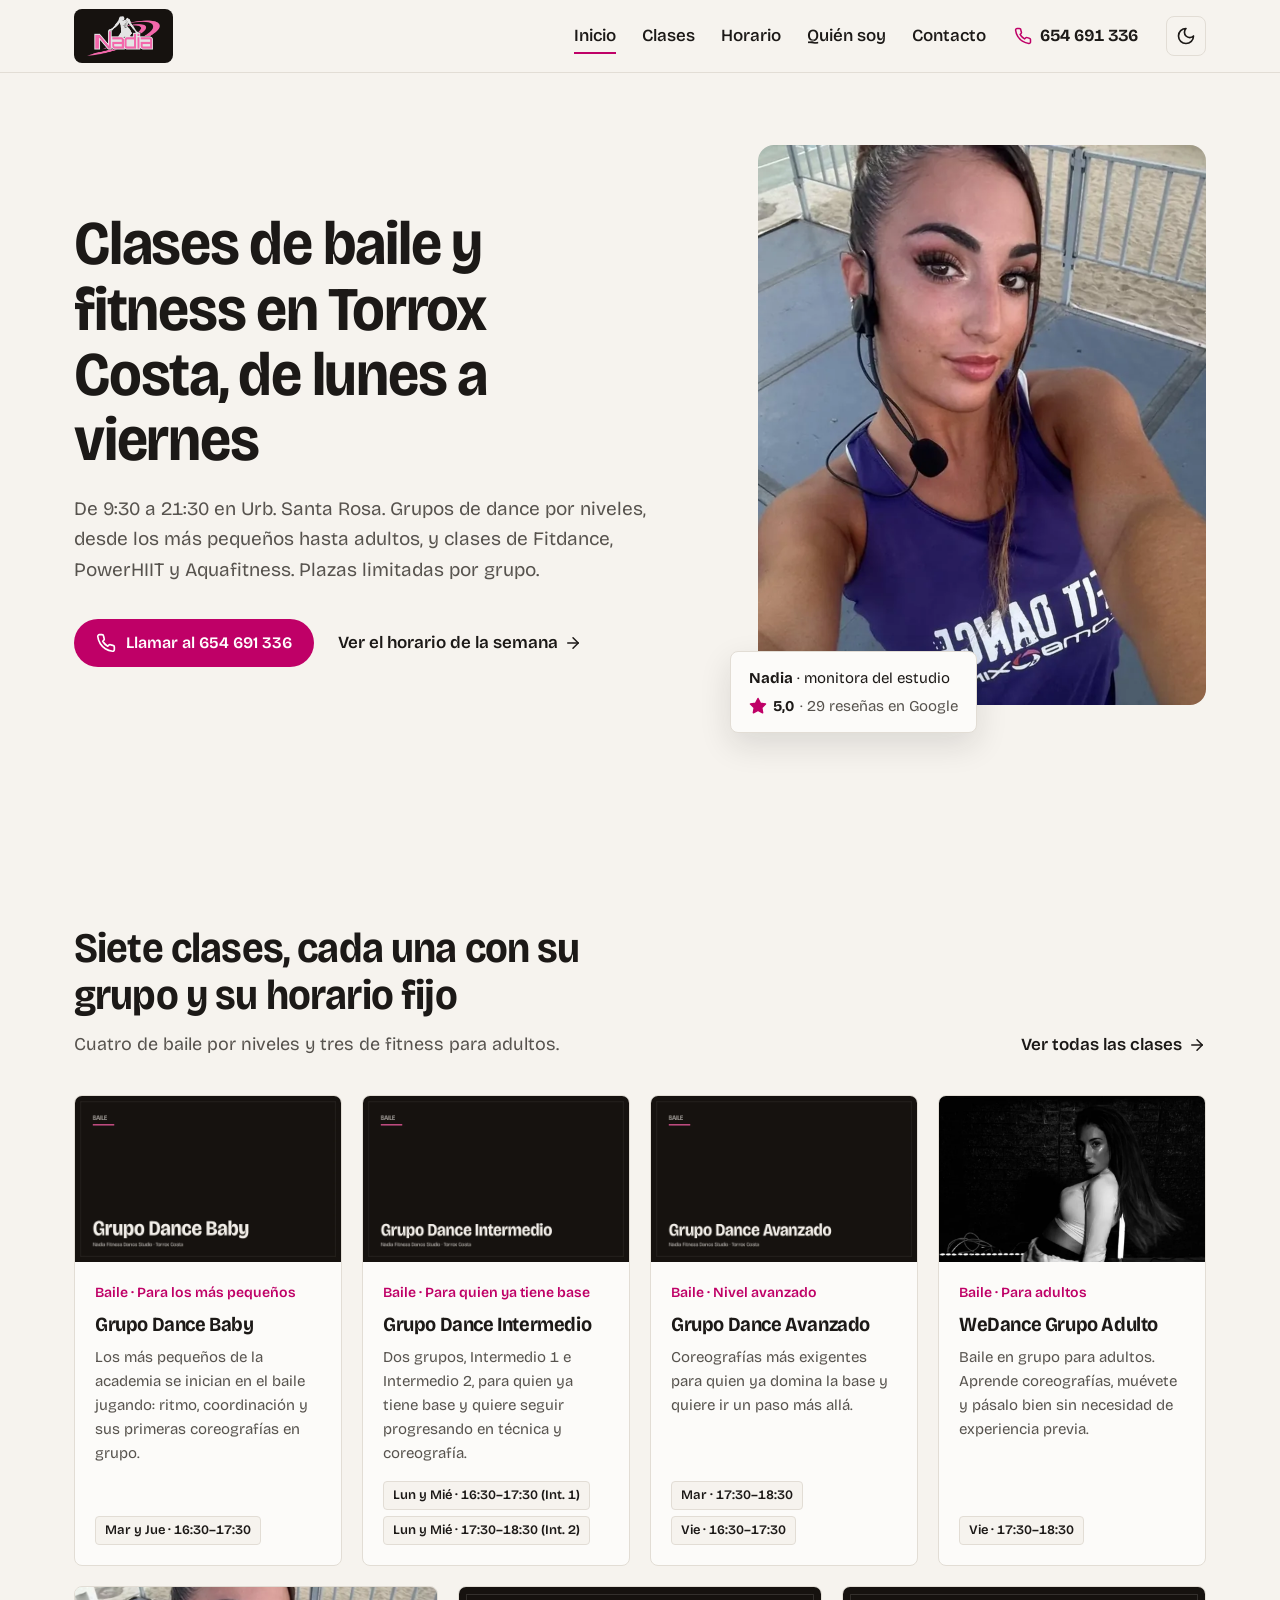
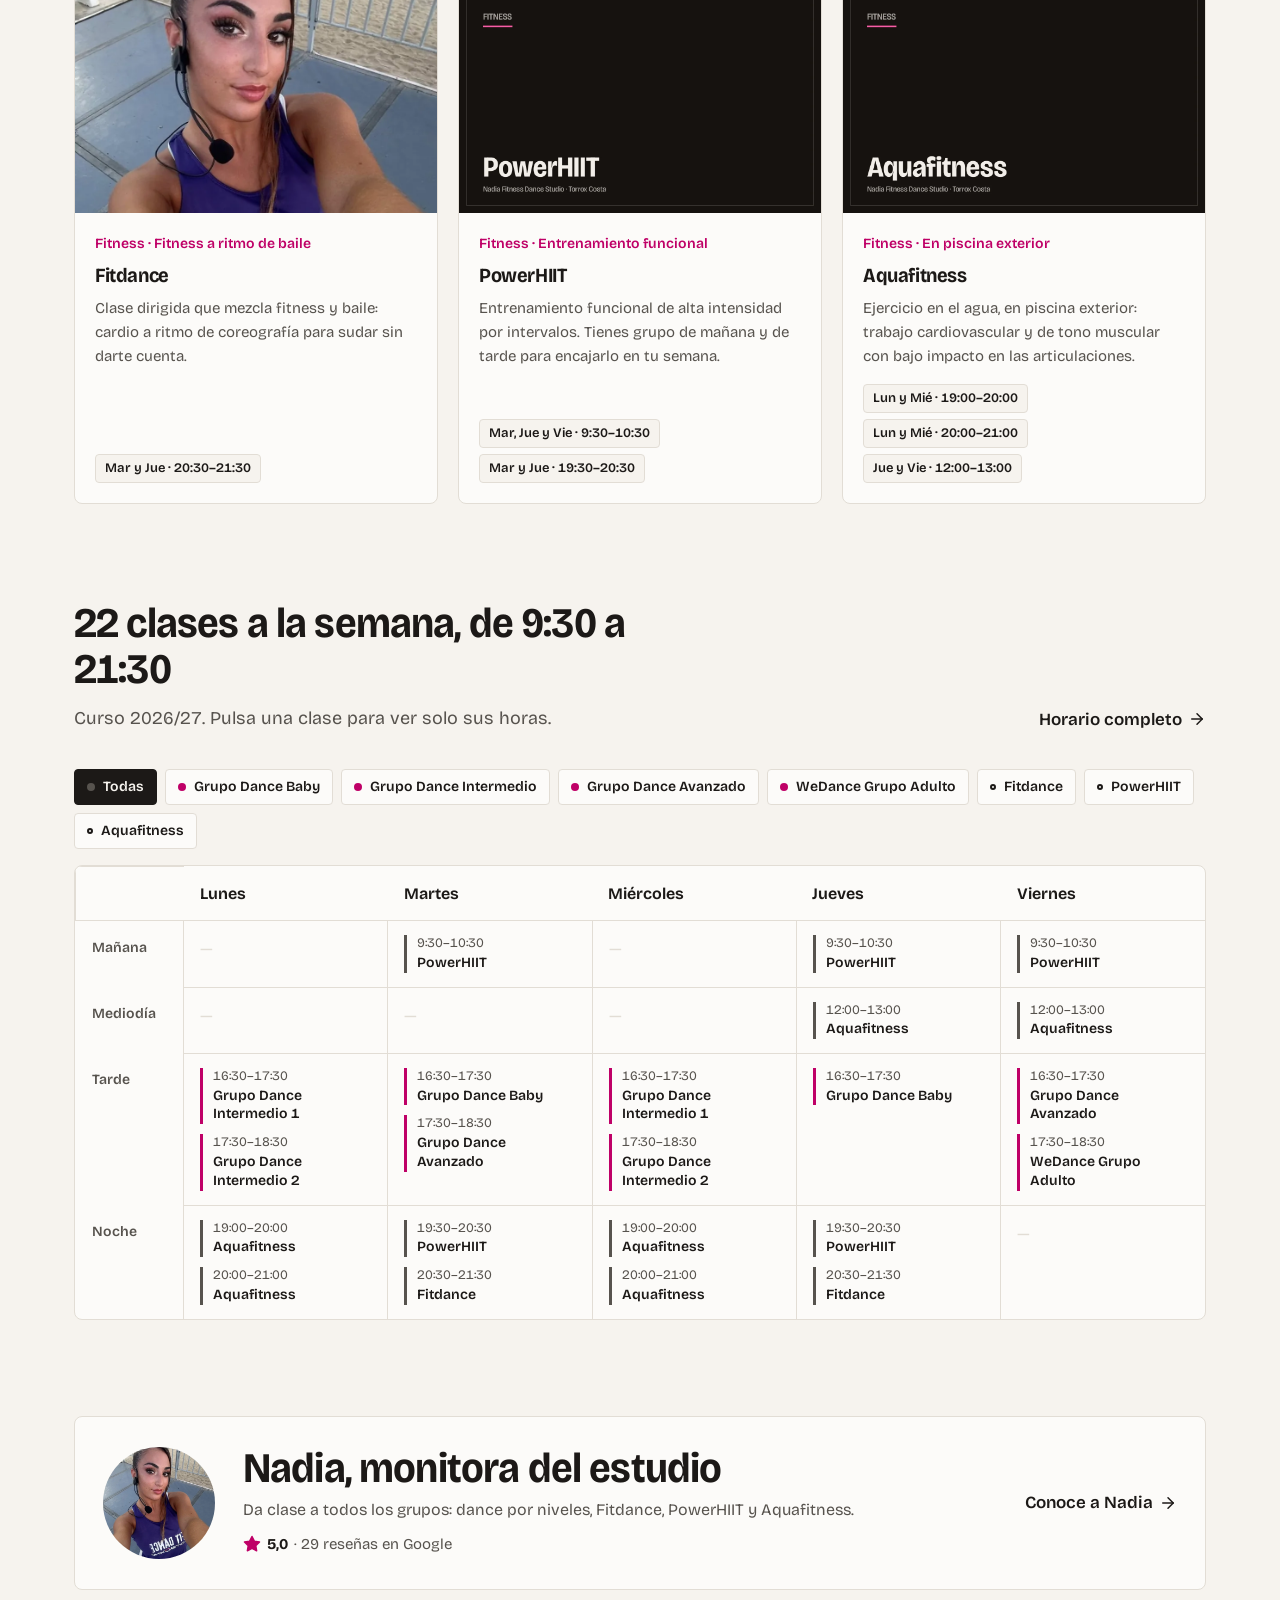
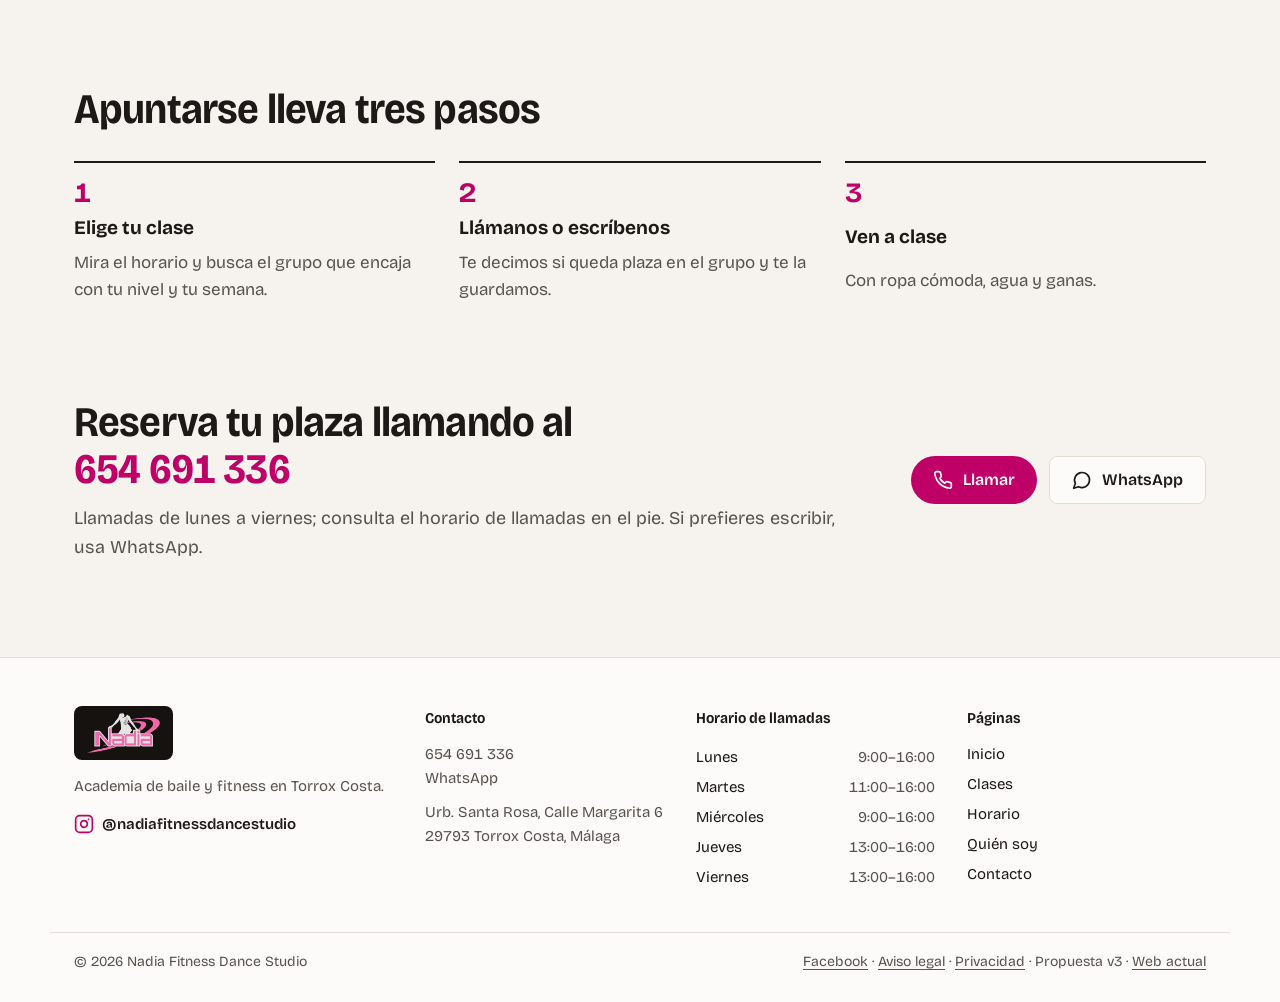
==== commit 68955d55: "Class grid: 4 dance + 3 fitness as two full rows Co-Authored-By: Claude Opus 5.5 <noreply@anthropic." ====
--- a/index.html
+++ b/index.html
@@ -16,7 +16,7 @@
 <script>try{var t=localStorage.getItem("nf3-theme");if(t)document.documentElement.setAttribute("data-theme",t)}catch(e){}</script>
 <link rel="preload" href="assets/fonts/bricolage-grotesque-latin.woff2" as="font" type="font/woff2" crossorigin>
 <link rel="stylesheet" href="assets/css/fonts.css?v=1">
-<link rel="stylesheet" href="assets/css/site.css?v=6">
+<link rel="stylesheet" href="assets/css/site.css?v=7">
 </head>
 <body>
 <a class="skip" href="#main">Saltar al contenido</a>
@@ -48,7 +48,7 @@
 <div class="sec-head"><div><h2 id="clases-h">Siete clases, cada una con su grupo y su horario fijo</h2>
 <p class="intro">Cuatro de baile por niveles y tres de fitness para adultos.</p></div>
 <a class="link" href="clases/">Ver todas las clases<svg class="i i-arrow" viewBox="0 0 24 24" fill="none" stroke="currentColor" stroke-width="2" stroke-linecap="round" stroke-linejoin="round" aria-hidden="true"><path d="M5 12h14"/><path d="m12 5 7 7-7 7"/></svg></a></div>
-<div class="cards"><article class="card">
+<div class="cards cards-classes"><article class="card">
 <img class="media media-placeholder" src="assets/img/clases/dance-baby.webp?v=1" alt="Clase de Grupo Dance Baby en Nadia Fitness Dance Studio" width="1200" height="750" loading="lazy"><!-- TODO: real photo → overwrite assets/img/clases/dance-baby.webp -->
 <div class="card-body">
 <p class="who">Baile · Para los más pequeños</p>
--- a/assets/css/site.css
+++ b/assets/css/site.css
@@ -108,6 +108,12 @@
 
 /* ---------- Class cards: bordered, static grid ---------- */
 .cards { display: grid; grid-template-columns: repeat(auto-fill, minmax(260px, 1fr)); gap: 20px; }
+/* 7 classes = 4 dance + 3 fitness: two full rows instead of a 4+3 grid with a gap */
+.cards-classes { grid-template-columns: repeat(12, minmax(0, 1fr)); }
+.cards-classes > :nth-child(-n+4) { grid-column: span 3; }
+.cards-classes > :nth-child(n+5) { grid-column: span 4; }
+@media (max-width: 1020px) { .cards-classes > :nth-child(-n+4) { grid-column: span 6; } }
+@media (max-width: 700px) { .cards-classes > * { grid-column: 1 / -1 !important; } }
 .card { background: var(--card); border: 1px solid var(--line); border-radius: var(--radius-m); overflow: hidden; display: flex; flex-direction: column; scroll-margin-top: 96px; }
 .media { width: 100%; aspect-ratio: 16 / 10; object-fit: cover; object-position: 50% 28%; }
 .media-placeholder { object-position: 0% 100%; }
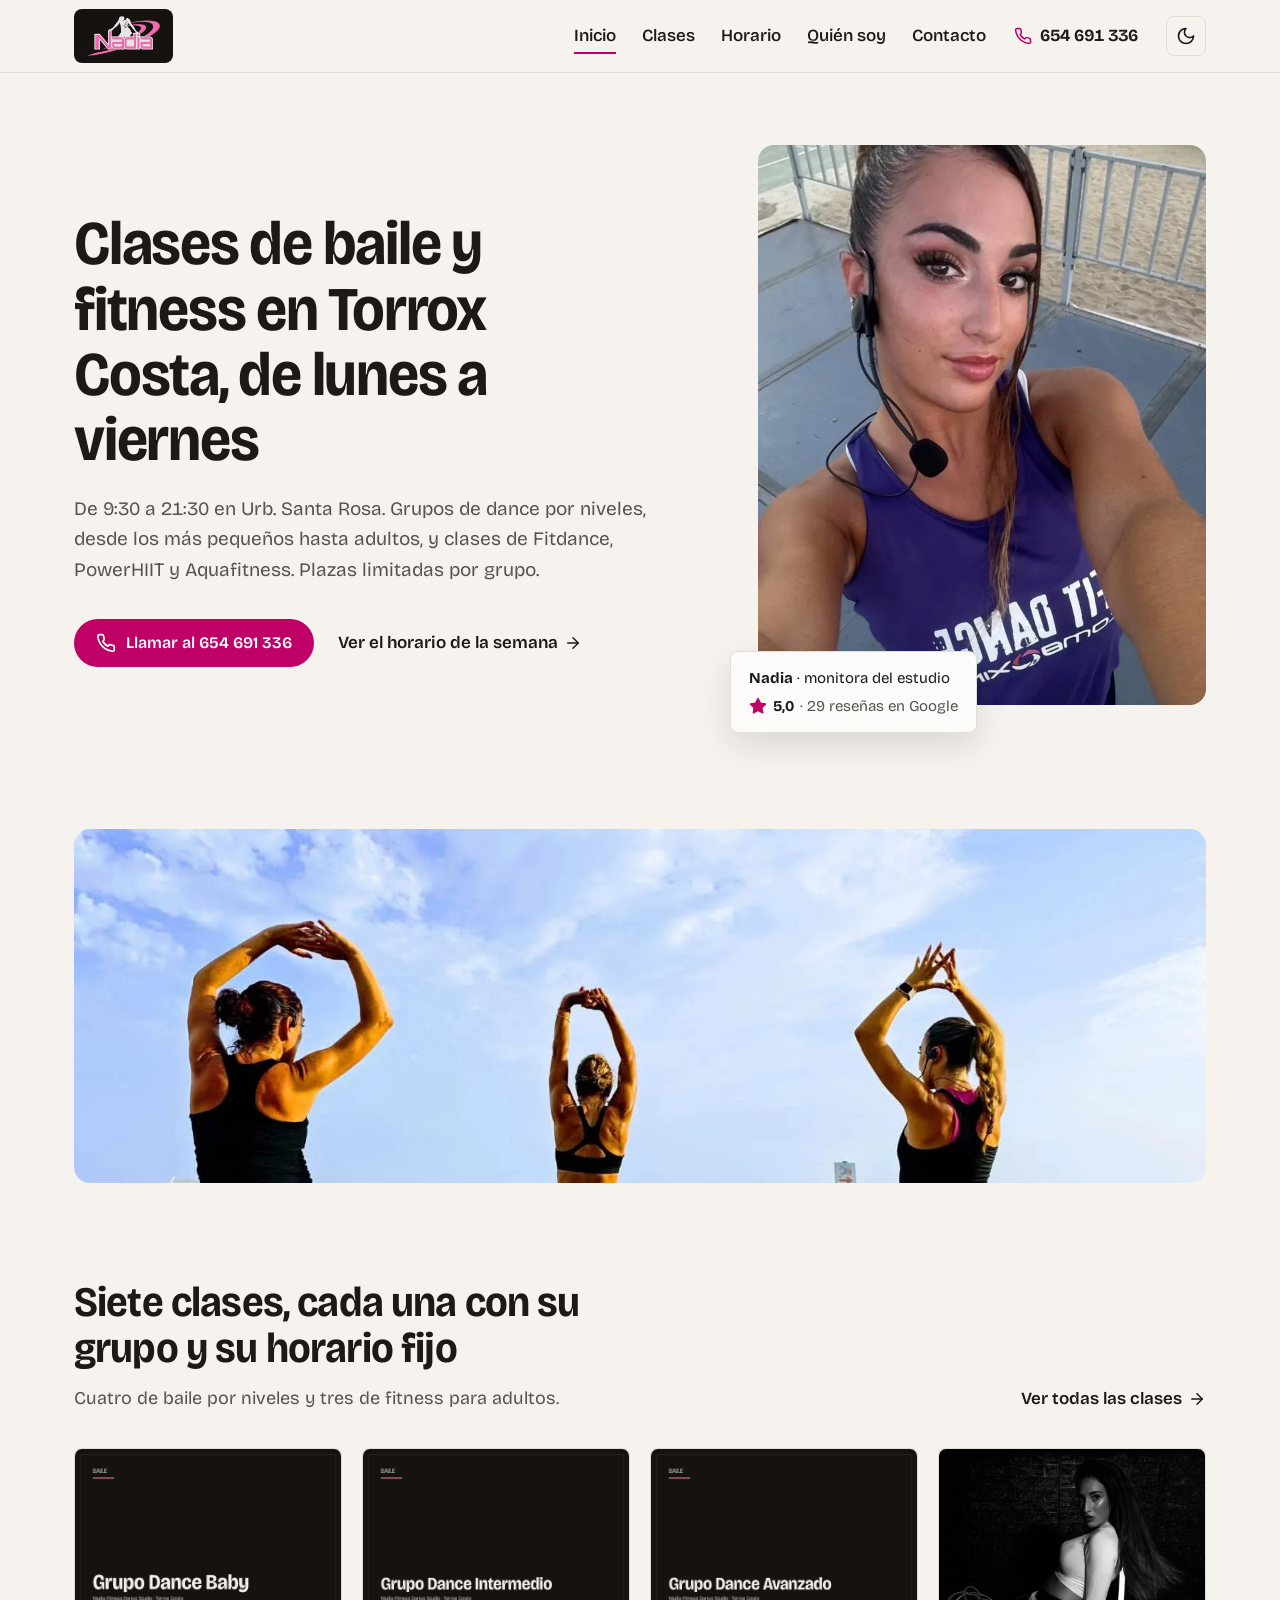
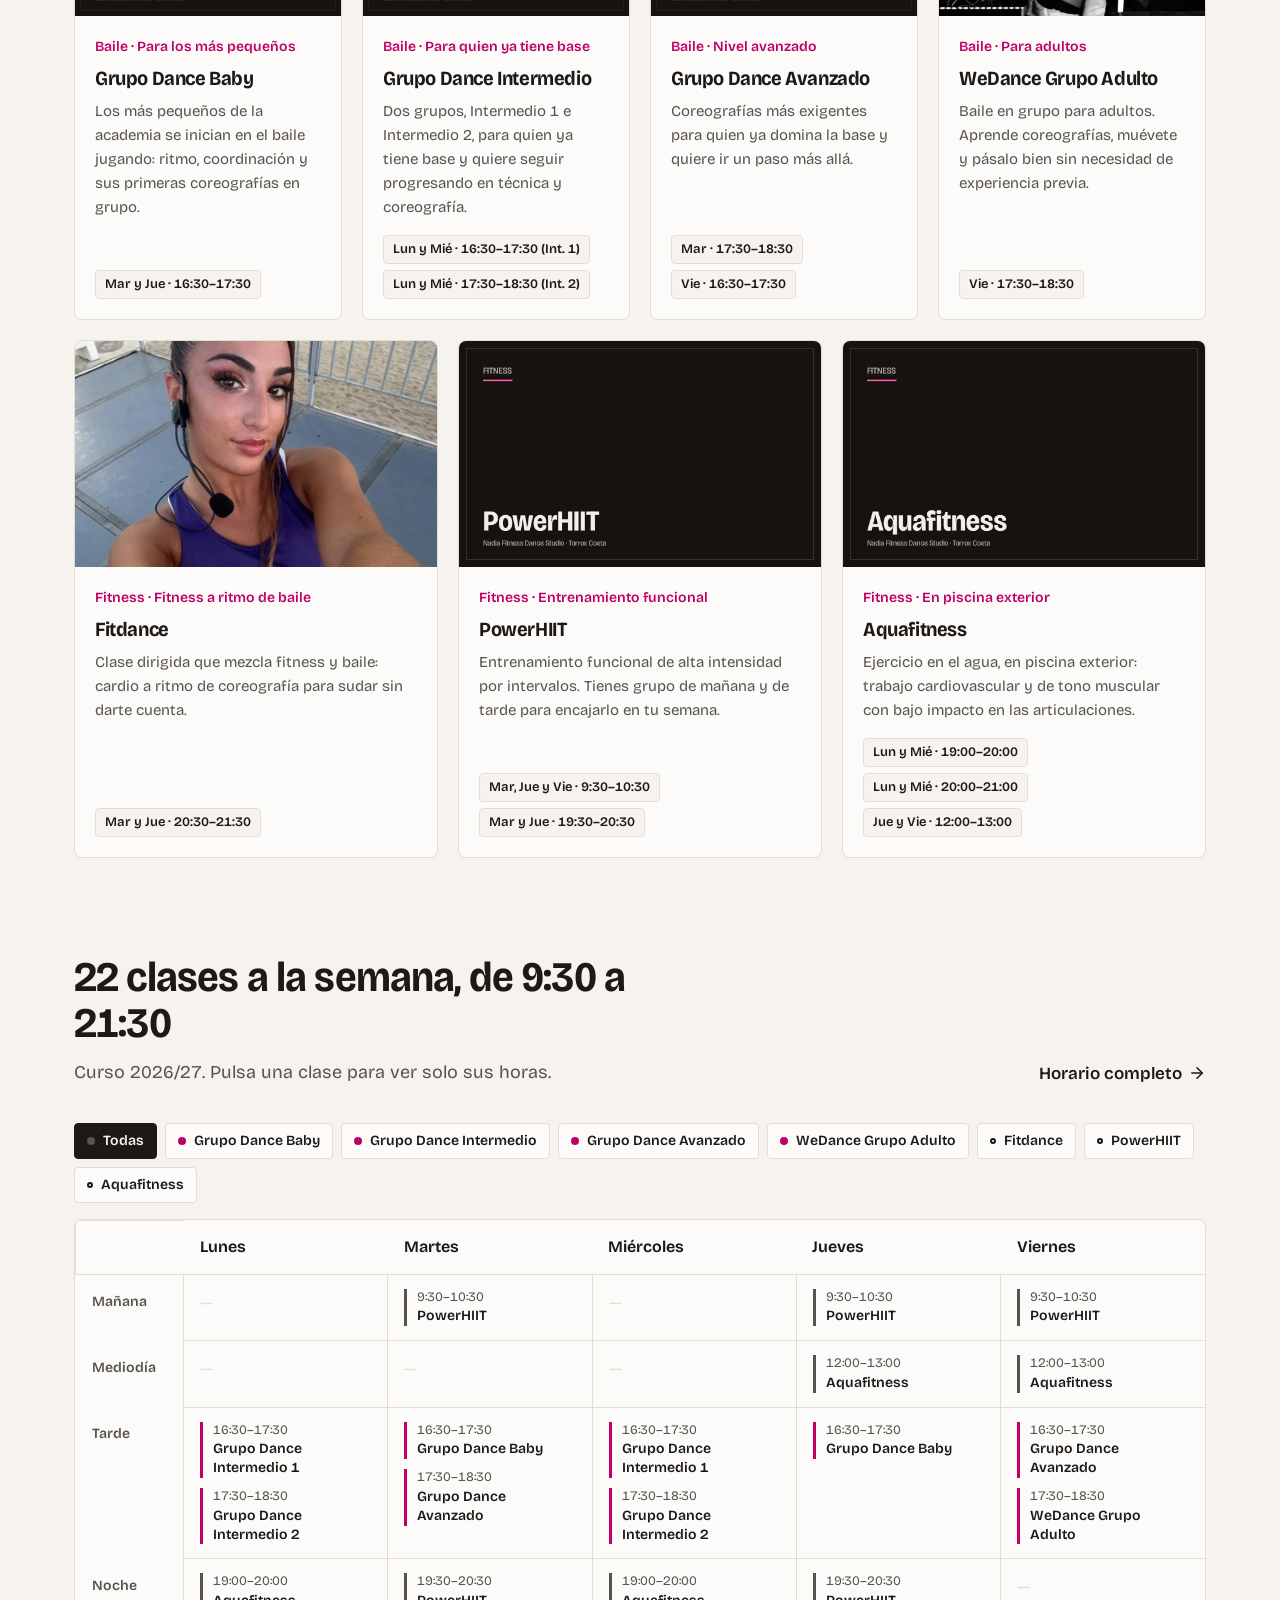
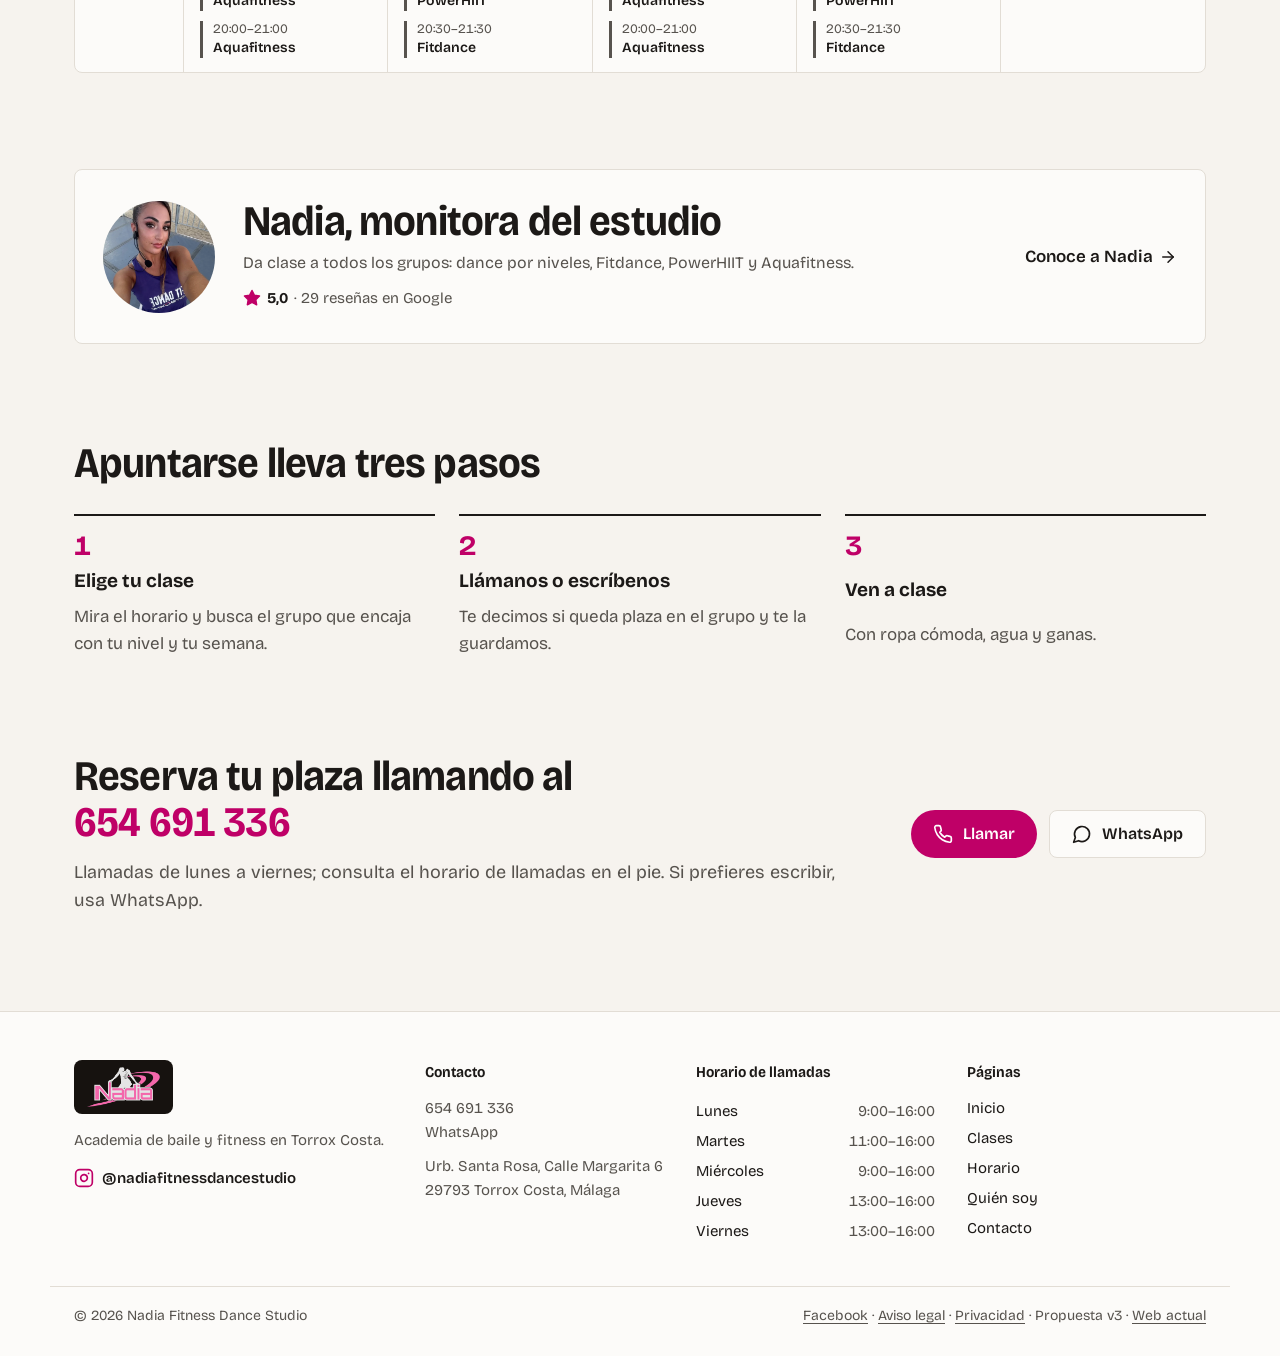
==== commit bcbd13e9: "Add outdoor class photos (cropped above the audience) Only the instructors, sky and sea: the origina" ====
--- a/index.html
+++ b/index.html
@@ -12,11 +12,11 @@
 <meta property="og:title" content="Nadia Fitness Dance Studio · Clases de baile y fitness en Torrox Costa">
 <meta property="og:description" content="Clases de baile y fitness en Torrox Costa, de lunes a viernes de 9:30 a 21:30: grupos de dance por niveles, Fitdance, PowerHIIT y Aquafitness. Reserva en el 654 691 336.">
 <meta property="og:image" content="https://negimaru.github.io/nadia-fitness/assets/img/og-nadia-fitness.jpg">
-<link rel="icon" href="assets/img/favicon.svg" type="image/svg+xml">
+<link rel="icon" href="assets/img/favicon.svg?v=2" type="image/svg+xml">
 <script>try{var t=localStorage.getItem("nf3-theme");if(t)document.documentElement.setAttribute("data-theme",t)}catch(e){}</script>
 <link rel="preload" href="assets/fonts/bricolage-grotesque-latin.woff2" as="font" type="font/woff2" crossorigin>
 <link rel="stylesheet" href="assets/css/fonts.css?v=1">
-<link rel="stylesheet" href="assets/css/site.css?v=7">
+<link rel="stylesheet" href="assets/css/site.css?v=8">
 </head>
 <body>
 <a class="skip" href="#main">Saltar al contenido</a>
@@ -43,6 +43,7 @@
 <figcaption class="caption"><span><b>Nadia</b> · monitora del estudio</span><a class="rating" href="https://www.google.com/maps/search/?api=1&amp;query=Nadia%20Fitness%20Dance%20Studio%20Torrox" target="_blank" rel="noopener"><svg class="i i-star" viewBox="0 0 24 24" fill="none" stroke="currentColor" stroke-width="2" stroke-linecap="round" stroke-linejoin="round" aria-hidden="true"><polygon points="12 2 15.09 8.26 22 9.27 17 14.14 18.18 21.02 12 17.77 5.82 21.02 7 14.14 2 9.27 8.91 8.26 12 2"/></svg><b>5,0</b> · 29 reseñas en Google</a></figcaption>
 </figure>
 </section>
+<figure class="wrap banner"><img src="assets/img/clase-aire-libre-1.webp" alt="Tres monitoras de espaldas, con los brazos en alto, dirigen una clase de baile al aire libre junto al mar" width="1600" height="500" loading="lazy"></figure>
 
 <section class="sec wrap" aria-labelledby="clases-h">
 <div class="sec-head"><div><h2 id="clases-h">Siete clases, cada una con su grupo y su horario fijo</h2>
--- a/assets/css/site.css
+++ b/assets/css/site.css
@@ -88,6 +88,11 @@
 .rating { display: inline-flex; align-items: center; gap: 6px; text-decoration: none; color: var(--muted); font-size: 15px; }
 .rating b { color: var(--ink); }
 .i-star { width: 18px; height: 18px; color: var(--accent); fill: var(--accent); }
+
+/* Wide photo between sections */
+.banner { margin: 0 auto; }
+.banner img { width: 100%; aspect-ratio: 16 / 5; object-fit: cover; object-position: 50% 40%; border-radius: var(--radius-l); }
+@media (max-width: 860px) { .banner img { aspect-ratio: auto; } }
 
 /* ---------- Sections ---------- */
 .sec { padding-top: var(--section-y); }
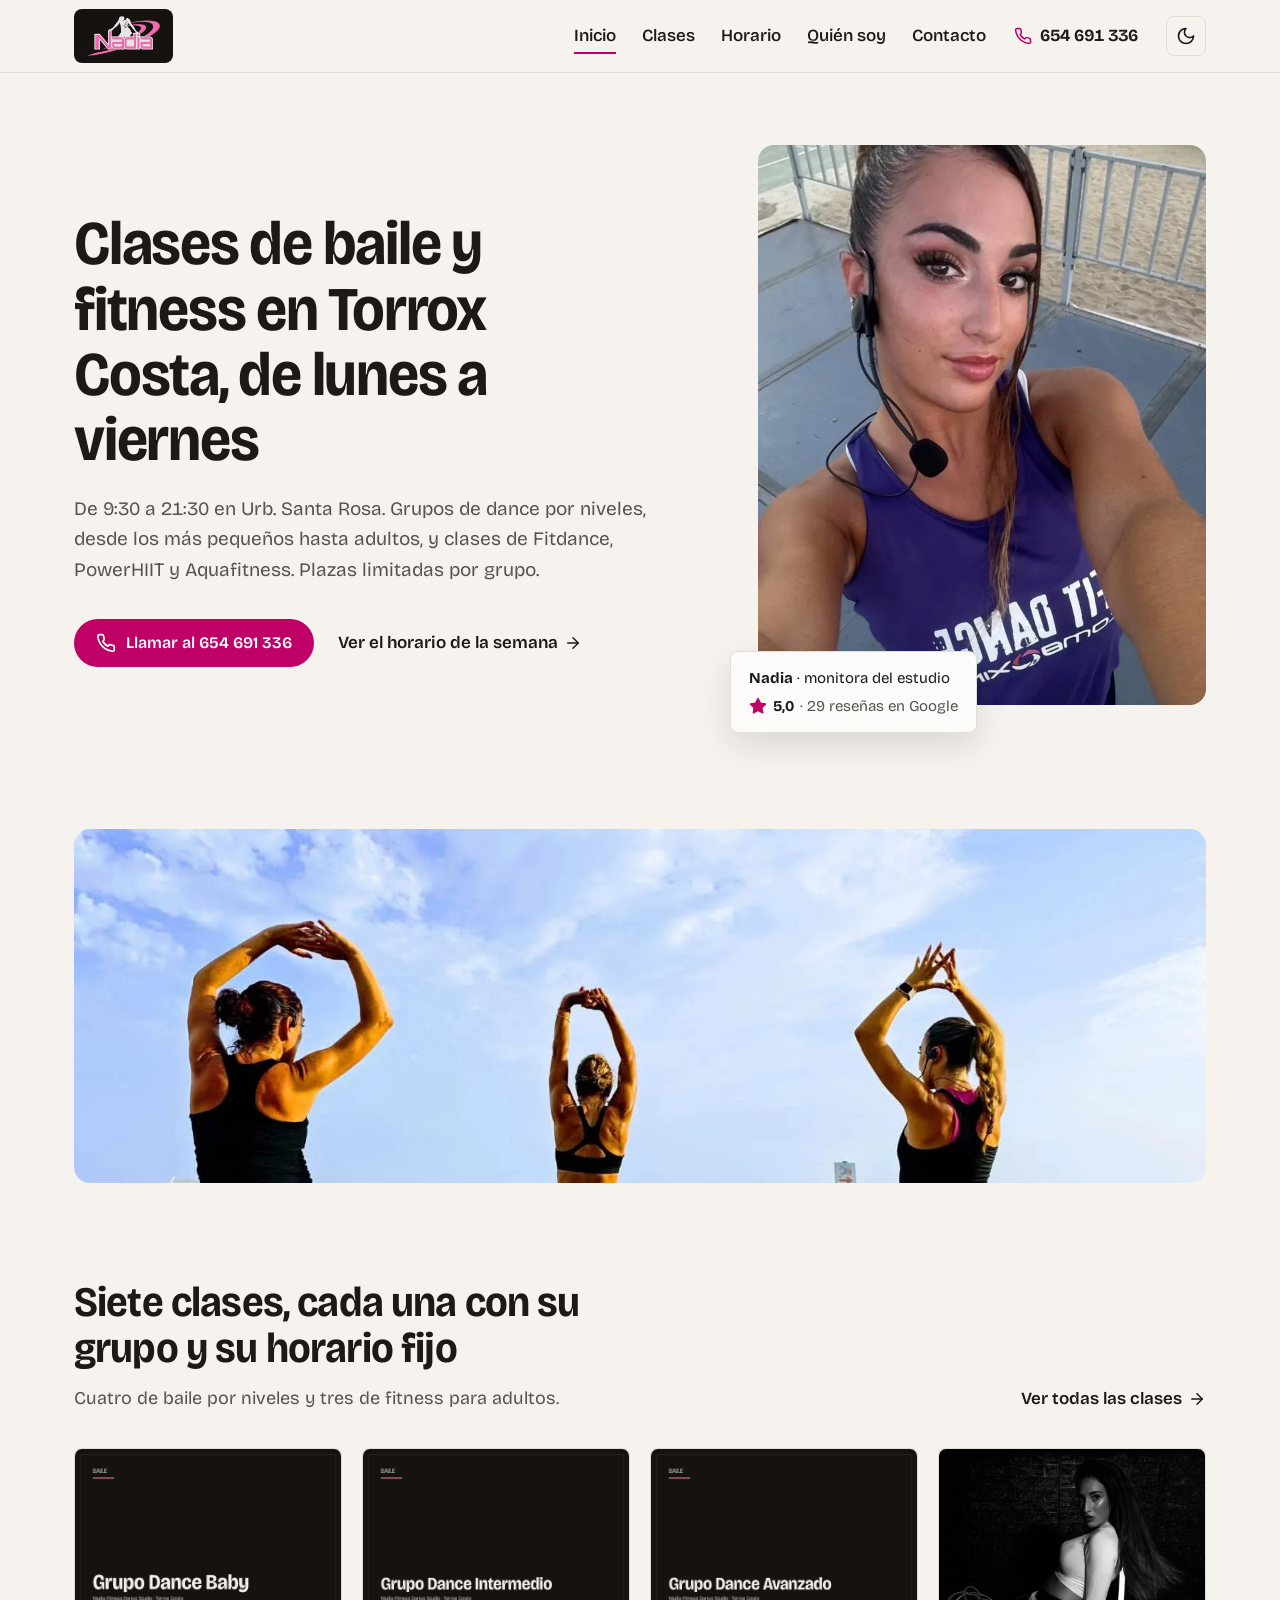
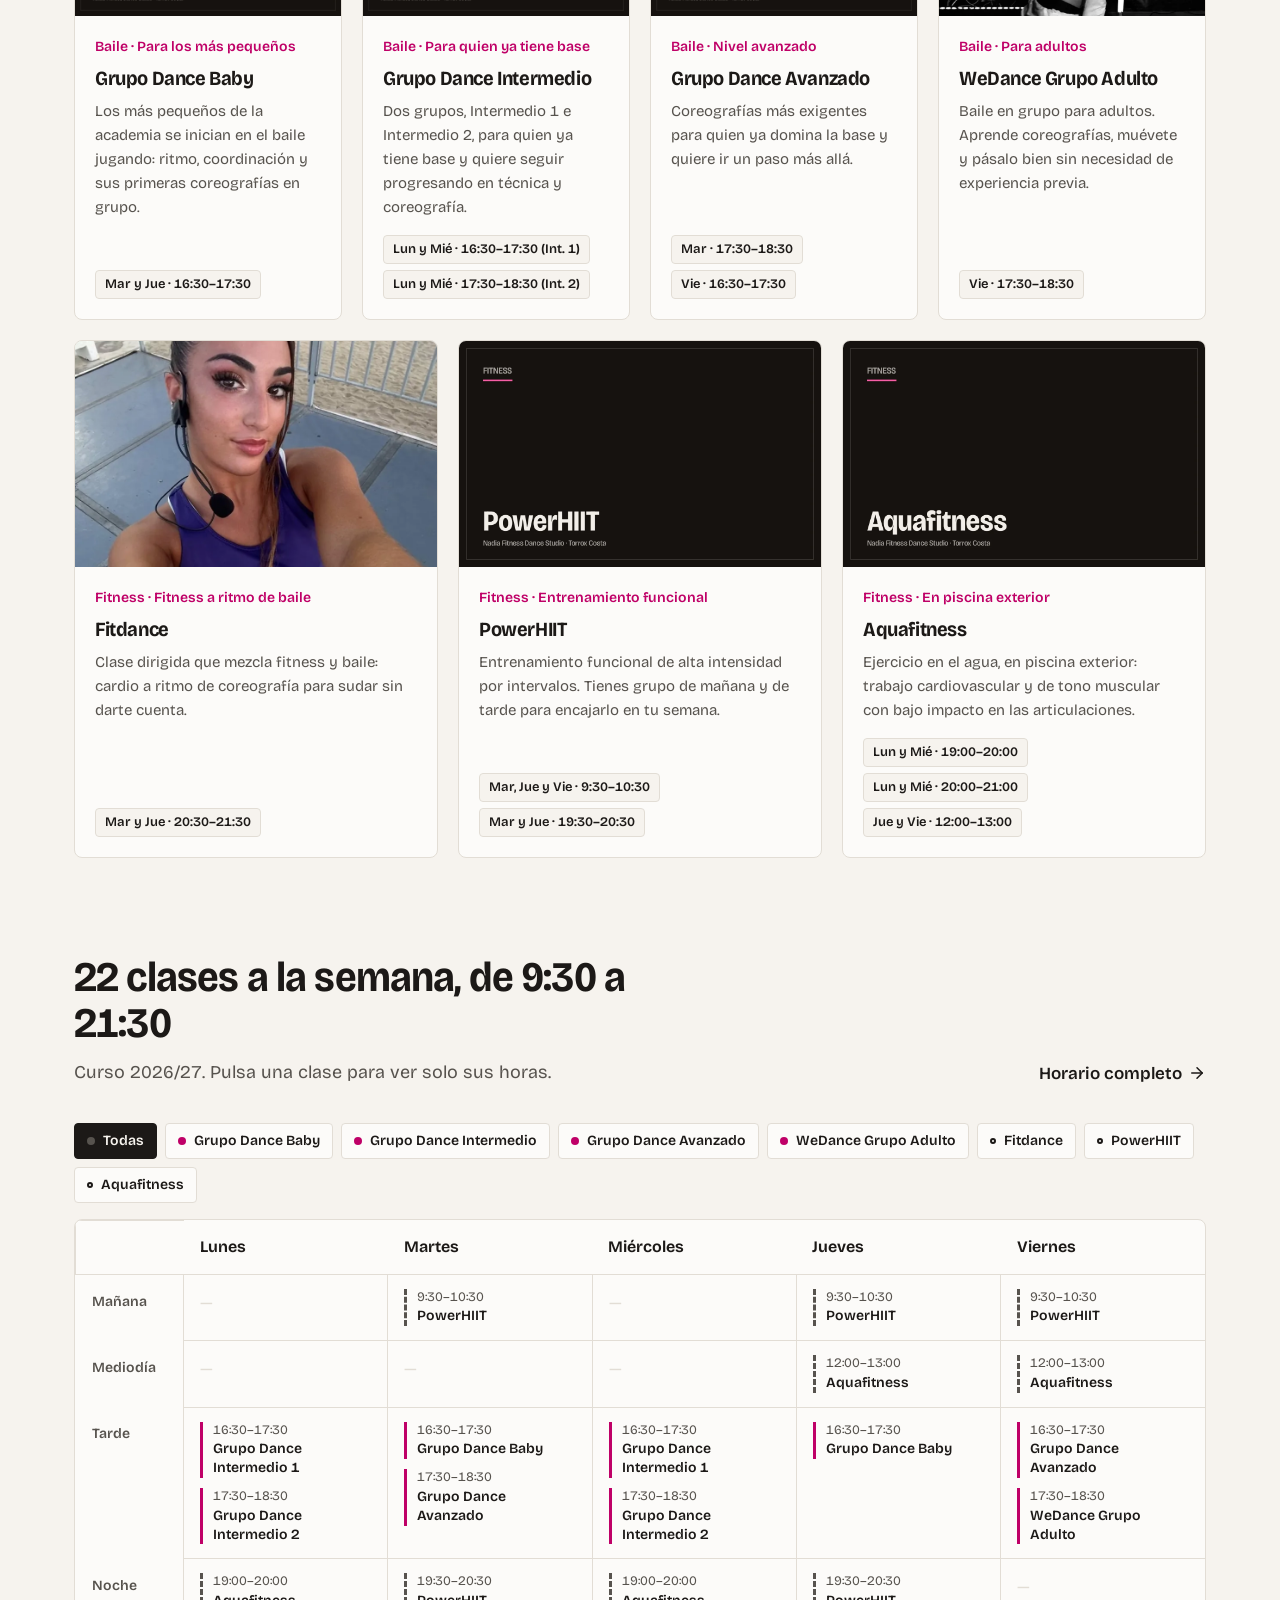
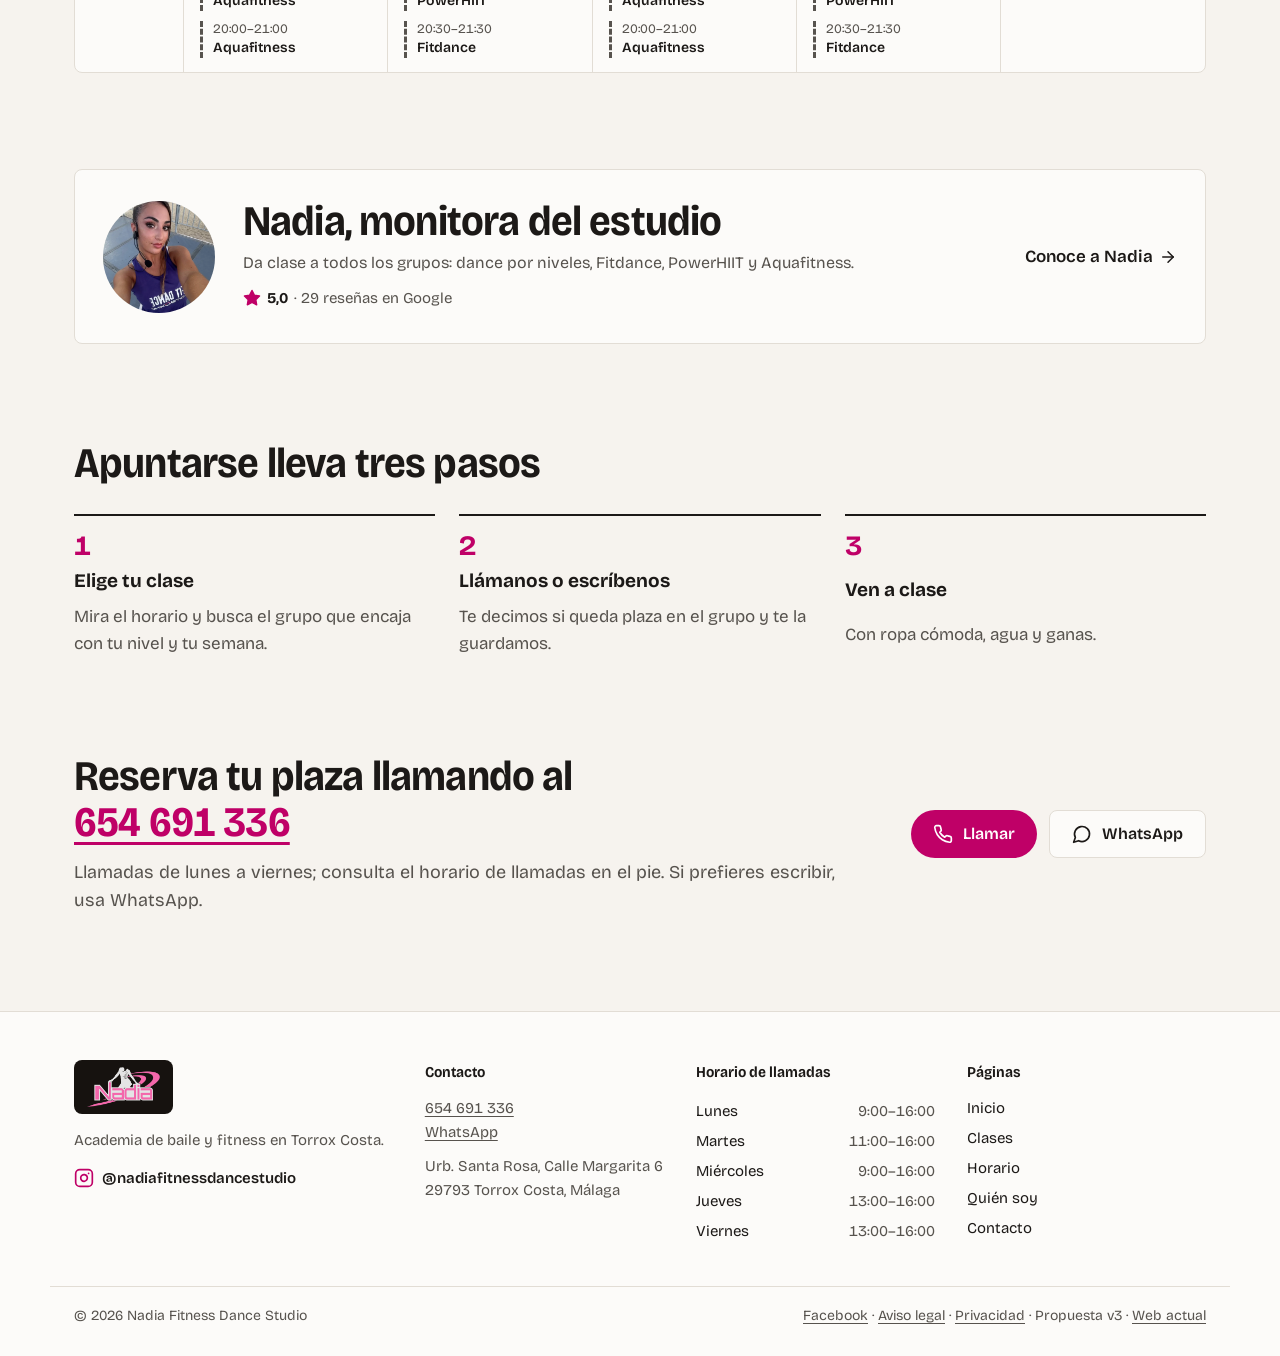
==== commit 4f9d4047: "Accessibility fixes (WCAG 2.2 AA review) - Focused elements are no longer hidden under the fixed mob" ====
--- a/index.html
+++ b/index.html
@@ -16,7 +16,7 @@
 <script>try{var t=localStorage.getItem("nf3-theme");if(t)document.documentElement.setAttribute("data-theme",t)}catch(e){}</script>
 <link rel="preload" href="assets/fonts/bricolage-grotesque-latin.woff2" as="font" type="font/woff2" crossorigin>
 <link rel="stylesheet" href="assets/css/fonts.css?v=1">
-<link rel="stylesheet" href="assets/css/site.css?v=8">
+<link rel="stylesheet" href="assets/css/site.css?v=10">
 </head>
 <body>
 <a class="skip" href="#main">Saltar al contenido</a>
@@ -50,7 +50,7 @@
 <p class="intro">Cuatro de baile por niveles y tres de fitness para adultos.</p></div>
 <a class="link" href="clases/">Ver todas las clases<svg class="i i-arrow" viewBox="0 0 24 24" fill="none" stroke="currentColor" stroke-width="2" stroke-linecap="round" stroke-linejoin="round" aria-hidden="true"><path d="M5 12h14"/><path d="m12 5 7 7-7 7"/></svg></a></div>
 <div class="cards cards-classes"><article class="card">
-<img class="media media-placeholder" src="assets/img/clases/dance-baby.webp?v=1" alt="Clase de Grupo Dance Baby en Nadia Fitness Dance Studio" width="1200" height="750" loading="lazy"><!-- TODO: real photo → overwrite assets/img/clases/dance-baby.webp -->
+<img class="media media-placeholder" src="assets/img/clases/dance-baby.webp?v=1" alt="" width="1200" height="750" loading="lazy"><!-- TODO: real photo → overwrite assets/img/clases/dance-baby.webp -->
 <div class="card-body">
 <p class="who">Baile · Para los más pequeños</p>
 <h3><a href="clases/#dance-baby">Grupo Dance Baby</a></h3>
@@ -59,7 +59,7 @@
 
 </div>
 </article><article class="card">
-<img class="media media-placeholder" src="assets/img/clases/dance-intermedio.webp?v=1" alt="Clase de Grupo Dance Intermedio en Nadia Fitness Dance Studio" width="1200" height="750" loading="lazy"><!-- TODO: real photo → overwrite assets/img/clases/dance-intermedio.webp -->
+<img class="media media-placeholder" src="assets/img/clases/dance-intermedio.webp?v=1" alt="" width="1200" height="750" loading="lazy"><!-- TODO: real photo → overwrite assets/img/clases/dance-intermedio.webp -->
 <div class="card-body">
 <p class="who">Baile · Para quien ya tiene base</p>
 <h3><a href="clases/#dance-intermedio">Grupo Dance Intermedio</a></h3>
@@ -68,7 +68,7 @@
 
 </div>
 </article><article class="card">
-<img class="media media-placeholder" src="assets/img/clases/dance-avanzado.webp?v=1" alt="Clase de Grupo Dance Avanzado en Nadia Fitness Dance Studio" width="1200" height="750" loading="lazy"><!-- TODO: real photo → overwrite assets/img/clases/dance-avanzado.webp -->
+<img class="media media-placeholder" src="assets/img/clases/dance-avanzado.webp?v=1" alt="" width="1200" height="750" loading="lazy"><!-- TODO: real photo → overwrite assets/img/clases/dance-avanzado.webp -->
 <div class="card-body">
 <p class="who">Baile · Nivel avanzado</p>
 <h3><a href="clases/#dance-avanzado">Grupo Dance Avanzado</a></h3>
@@ -95,7 +95,7 @@
 
 </div>
 </article><article class="card">
-<img class="media media-placeholder" src="assets/img/clases/powerhiit.webp?v=1" alt="Clase de PowerHIIT en Nadia Fitness Dance Studio" width="1200" height="750" loading="lazy"><!-- TODO: real photo → overwrite assets/img/clases/powerhiit.webp -->
+<img class="media media-placeholder" src="assets/img/clases/powerhiit.webp?v=1" alt="" width="1200" height="750" loading="lazy"><!-- TODO: real photo → overwrite assets/img/clases/powerhiit.webp -->
 <div class="card-body">
 <p class="who">Fitness · Entrenamiento funcional</p>
 <h3><a href="clases/#powerhiit">PowerHIIT</a></h3>
@@ -104,7 +104,7 @@
 
 </div>
 </article><article class="card">
-<img class="media media-placeholder" src="assets/img/clases/aquafitness.webp?v=1" alt="Clase de Aquafitness en Nadia Fitness Dance Studio" width="1200" height="750" loading="lazy"><!-- TODO: real photo → overwrite assets/img/clases/aquafitness.webp -->
+<img class="media media-placeholder" src="assets/img/clases/aquafitness.webp?v=1" alt="" width="1200" height="750" loading="lazy"><!-- TODO: real photo → overwrite assets/img/clases/aquafitness.webp -->
 <div class="card-body">
 <p class="who">Fitness · En piscina exterior</p>
 <h3><a href="clases/#aquafitness">Aquafitness</a></h3>
@@ -181,7 +181,7 @@
 </div>
 </footer>
 <nav class="mbar" aria-label="Contacto rápido"><a class="btn-primary" href="tel:+34654691336"><svg class="i" viewBox="0 0 24 24" fill="none" stroke="currentColor" stroke-width="2" stroke-linecap="round" stroke-linejoin="round" aria-hidden="true"><path d="M22 16.92v3a2 2 0 0 1-2.18 2 19.79 19.79 0 0 1-8.63-3.07 19.5 19.5 0 0 1-6-6 19.79 19.79 0 0 1-3.07-8.67A2 2 0 0 1 4.11 2h3a2 2 0 0 1 2 1.72 12.84 12.84 0 0 0 .7 2.81 2 2 0 0 1-.45 2.11L8.09 9.91a16 16 0 0 0 6 6l1.27-1.27a2 2 0 0 1 2.11-.45 12.84 12.84 0 0 0 2.81.7A2 2 0 0 1 22 16.92z"/></svg>Llamar</a><a class="btn" href="https://wa.me/34654691336?text=%C2%A1Hola!%20Quiero%20informaci%C3%B3n%20sobre%20las%20clases." target="_blank" rel="noopener"><svg class="i" viewBox="0 0 24 24" fill="none" stroke="currentColor" stroke-width="2" stroke-linecap="round" stroke-linejoin="round" aria-hidden="true"><path d="M7.9 20A9 9 0 1 0 4 16.1L2 22Z"/></svg>WhatsApp</a></nav>
-<script src="assets/js/site.js?v=2" defer></script>
-<script src="assets/js/schedule.js?v=2" defer></script>
+<script src="assets/js/site.js?v=4" defer></script>
+<script src="assets/js/schedule.js?v=4" defer></script>
 </body>
 </html>
--- a/assets/css/site.css
+++ b/assets/css/site.css
@@ -79,7 +79,7 @@
 .hero h1, .page-hero h1 { font-size: clamp(38px, 5vw, 62px); line-height: 1.05; max-width: 16ch; }
 .page-hero { padding-top: 64px; }
 .page-hero h1 { max-width: 20ch; }
-.page-hero h1 a { color: var(--accent); text-decoration: none; white-space: nowrap; }
+.page-hero h1 a { color: var(--accent); text-decoration: underline; text-decoration-thickness: 3px; text-underline-offset: 6px; white-space: nowrap; }
 .lead { font-size: 19px; color: var(--muted); max-width: var(--measure); margin-top: 22px; }
 .actions { display: flex; flex-wrap: wrap; align-items: center; gap: 24px; margin-top: 34px; }
 .hero-photo { position: relative; margin: 0 0 28px; }
@@ -166,6 +166,7 @@
 .week ul { display: grid; gap: 10px; }
 .week li { display: grid; gap: 1px; font-size: 14px; line-height: 1.35; padding-left: 10px; border-left: 3px solid var(--muted); transition: opacity .15s; }
 .week li.g-baile { border-left-color: var(--accent); }
+.week li:not(.g-baile) { border-left-style: dashed; } /* fitness: different shape, not only colour */
 .week time { color: var(--muted); font-size: 13px; }
 .week li span { font-weight: 600; }
 .week.is-filtering li:not(.is-on) { opacity: .25; }
@@ -185,6 +186,7 @@
 .agenda-list { display: grid; gap: 8px; }
 .agenda-row { display: grid; grid-template-columns: 64px 1fr; gap: 14px; align-items: center; padding: 14px 16px; background: var(--card); border: 1px solid var(--line); border-left: 3px solid var(--muted); border-radius: var(--radius-m); text-decoration: none; }
 .agenda-row.g-baile { border-left-color: var(--accent); }
+.agenda-row:not(.g-baile) { border-left-style: dashed; }
 .agenda-row:hover { color: var(--ink); border-color: var(--ink); }
 .agenda-time { display: grid; justify-items: end; }
 .agenda-time b { font-size: 18px; }
@@ -203,7 +205,7 @@
 .steps span { color: var(--muted); }
 .band { display: flex; justify-content: space-between; align-items: center; gap: 32px; flex-wrap: wrap; }
 .band h2 { display: block; margin: 0; }
-.band h2 a { color: var(--accent); text-decoration: none; white-space: nowrap; }
+.band h2 a { color: var(--accent); text-decoration: underline; text-decoration-thickness: 3px; text-underline-offset: 6px; white-space: nowrap; }
 .band-actions { display: flex; gap: 12px; flex-wrap: wrap; }
 
 /* ---------- Contact ---------- */
@@ -222,6 +224,8 @@
 .form { display: grid; gap: 18px; }
 .field { display: grid; gap: 6px; }
 .field label { font-weight: 600; font-size: 15px; }
+.field-error { margin: 0; font-size: 14px; font-weight: 600; color: var(--accent); }
+.field input[aria-invalid="true"] { border-color: var(--accent); border-width: 2px; }
 .opt { font-weight: 400; color: var(--muted); }
 .field input, .field select, .field textarea { min-height: 46px; padding: 10px 14px; background: var(--bg); color: var(--ink); border: 1px solid var(--line); border-radius: var(--radius-s); font: 400 16px/1.4 var(--font); }
 .field input:focus, .field select:focus, .field textarea:focus { border-color: var(--ink); outline: none; box-shadow: 0 0 0 2px var(--accent); }
@@ -229,6 +233,10 @@
 .form .btn { justify-self: start; }
 
 /* ---------- Legal ---------- */
+.back { padding-top: 32px; margin-top: 0; margin-bottom: 0; }
+.back + .page-hero { padding-top: 20px; }
+.prose .back-end { margin: 48px 0 0; padding-top: 20px; border-top: 1px solid var(--line); max-width: none; }
+.back-link .i-arrow { display: none; }
 .prose > * { max-width: var(--measure); }
 .prose h2 { font-size: 24px; line-height: 1.2; margin: 40px 0 10px; display: block; }
 .prose h2:first-child { margin-top: 0; }
@@ -253,6 +261,7 @@
 .foot-calls li span:first-child { color: var(--ink); }
 .foot-nav { display: grid; gap: 6px; }
 .foot-grid a { text-decoration: none; }
+.foot-grid p a, .foot-legal a { text-decoration: underline; text-decoration-color: var(--muted); } /* links in text must not rely on colour */
 .foot-legal { display: flex; flex-wrap: wrap; justify-content: space-between; gap: 8px 24px; padding-top: 18px; padding-bottom: 28px; border-top: 1px solid var(--line); font-size: 14px; color: var(--muted); }
 .mbar { display: none; }
 
@@ -265,7 +274,7 @@
 /* ---------- Mobile ---------- */
 @media (max-width: 860px) {
   :root { --gutter: 16px; --section-y: 64px; }
-  html { scroll-padding-top: 76px; }
+  html { scroll-padding-top: 76px; scroll-padding-bottom: calc(84px + env(safe-area-inset-bottom)); }
   .top-in { height: 64px; gap: 12px; }
   .logo img { height: 34px; }
   .menu { display: grid; }
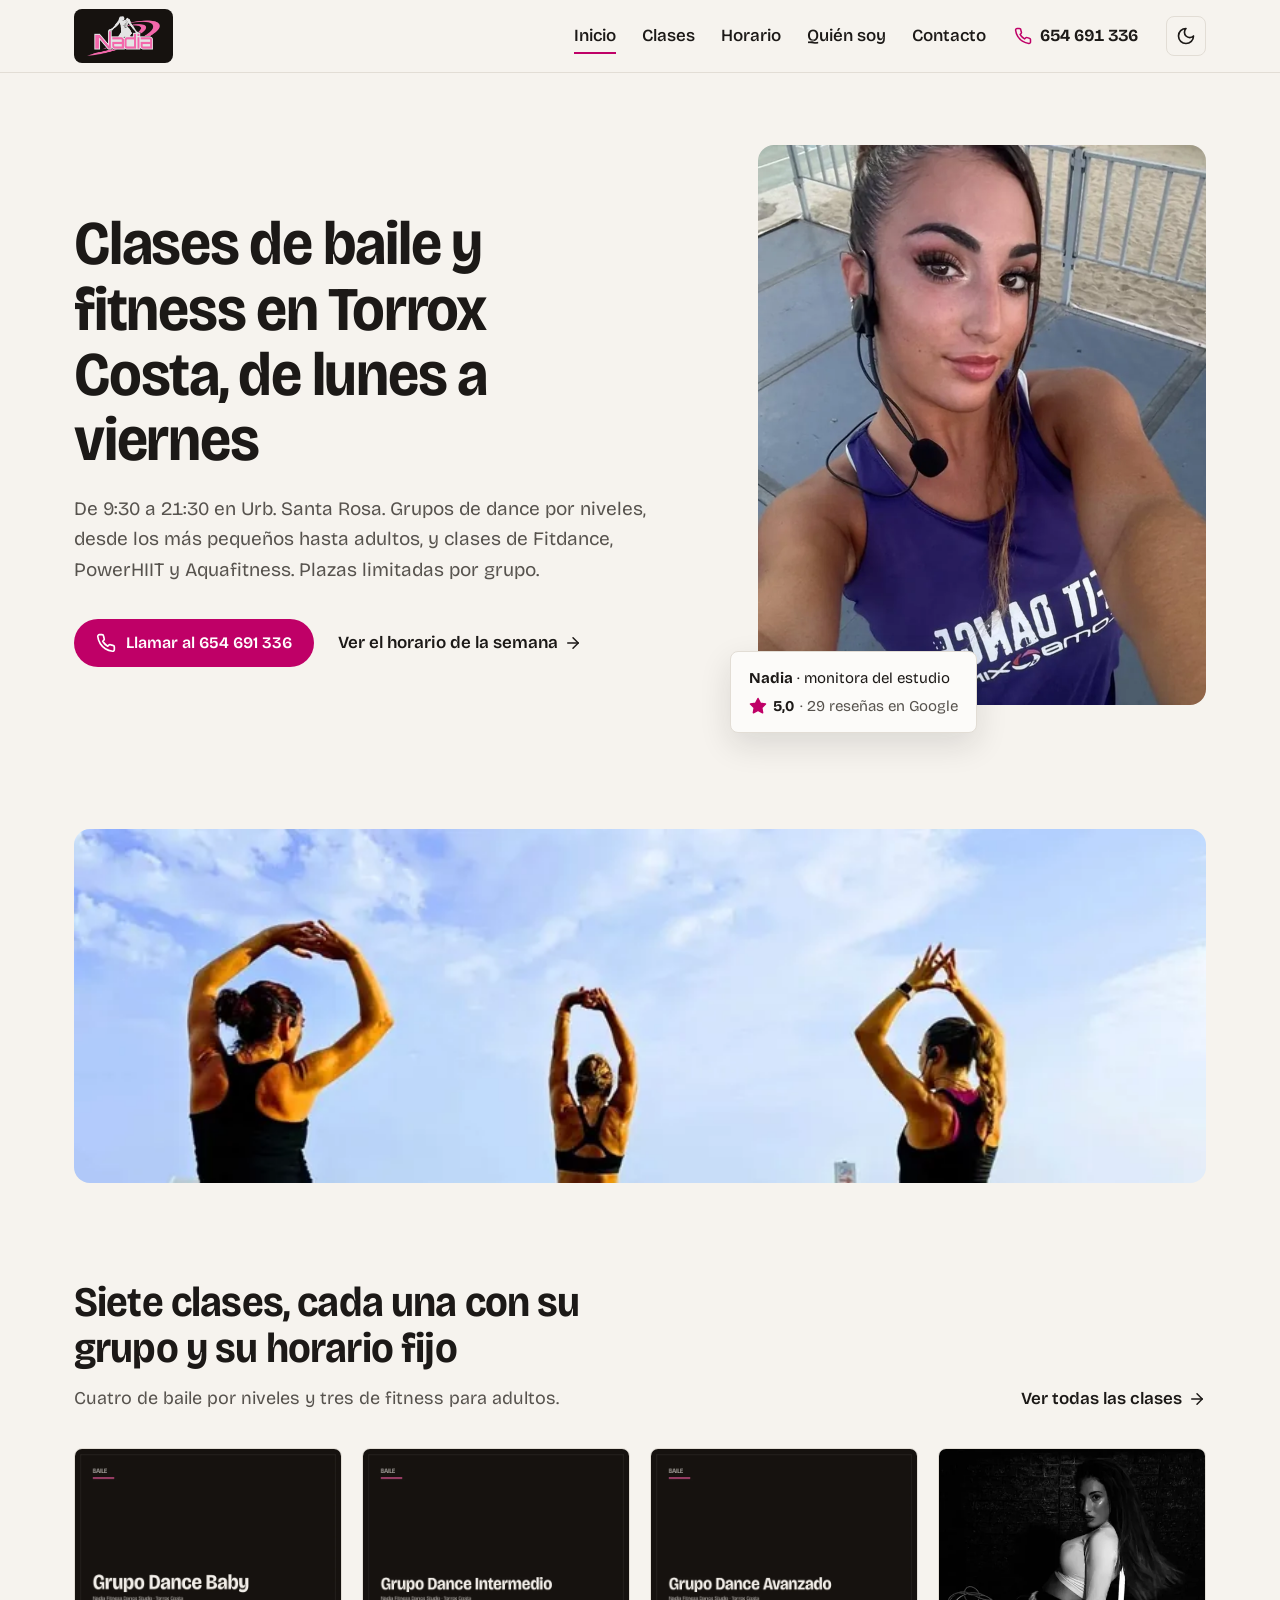
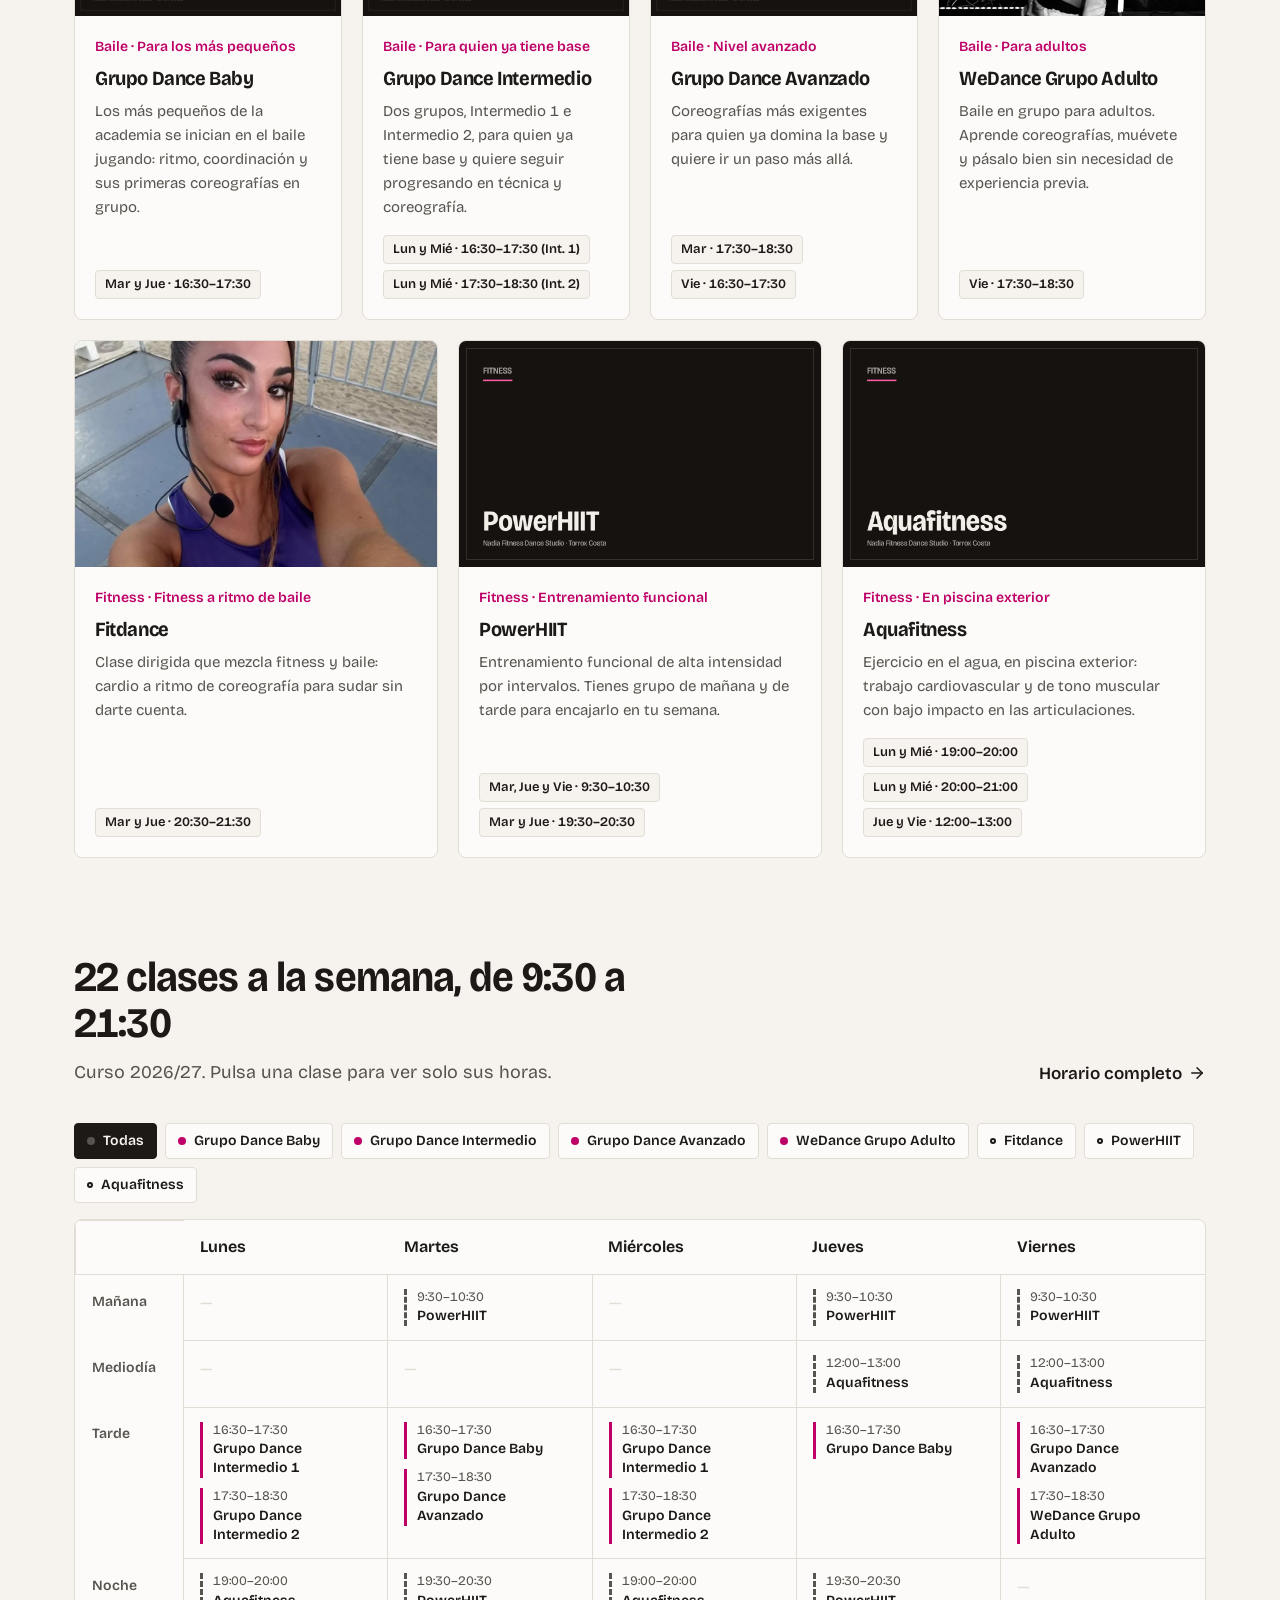
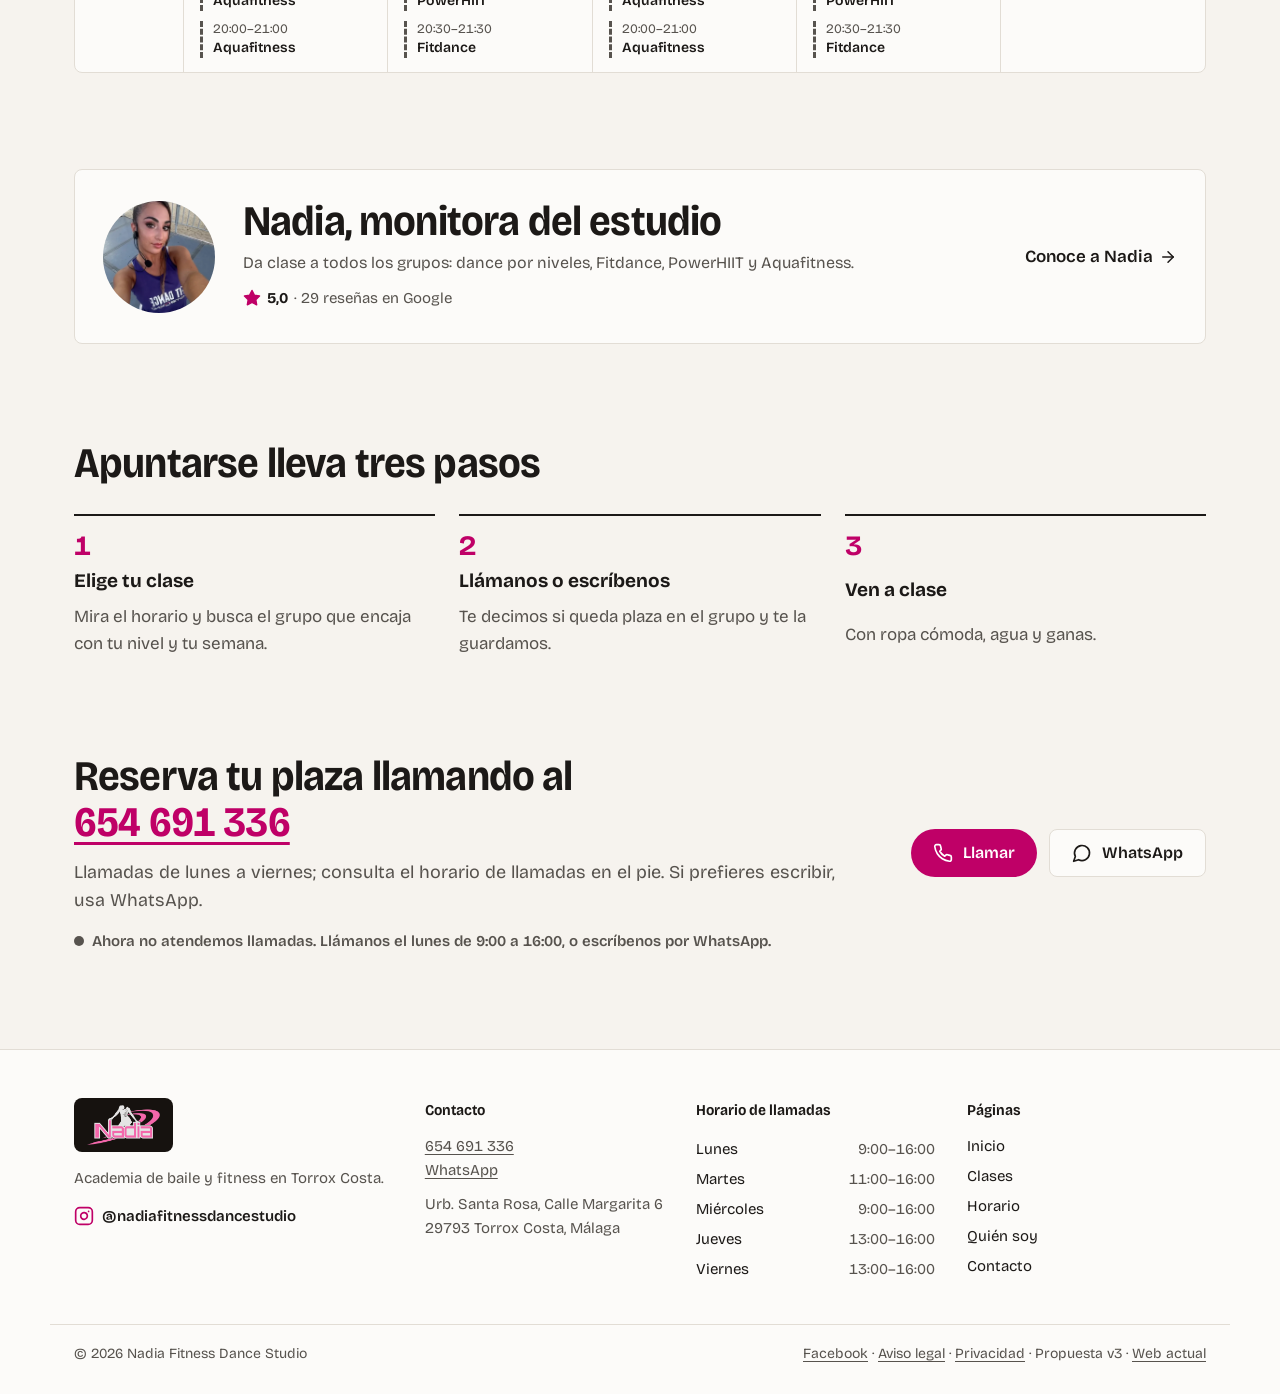
==== commit 05491578: "Usability, design and performance round - Call status next to the phone (is it answered now? otherwi" ====
--- a/index.html
+++ b/index.html
@@ -16,7 +16,7 @@
 <script>try{var t=localStorage.getItem("nf3-theme");if(t)document.documentElement.setAttribute("data-theme",t)}catch(e){}</script>
 <link rel="preload" href="assets/fonts/bricolage-grotesque-latin.woff2" as="font" type="font/woff2" crossorigin>
 <link rel="stylesheet" href="assets/css/fonts.css?v=1">
-<link rel="stylesheet" href="assets/css/site.css?v=10">
+<link rel="stylesheet" href="assets/css/site.css?v=12">
 </head>
 <body>
 <a class="skip" href="#main">Saltar al contenido</a>
@@ -39,11 +39,11 @@
 <div class="actions"><a class="btn-primary" href="tel:+34654691336"><svg class="i" viewBox="0 0 24 24" fill="none" stroke="currentColor" stroke-width="2" stroke-linecap="round" stroke-linejoin="round" aria-hidden="true"><path d="M22 16.92v3a2 2 0 0 1-2.18 2 19.79 19.79 0 0 1-8.63-3.07 19.5 19.5 0 0 1-6-6 19.79 19.79 0 0 1-3.07-8.67A2 2 0 0 1 4.11 2h3a2 2 0 0 1 2 1.72 12.84 12.84 0 0 0 .7 2.81 2 2 0 0 1-.45 2.11L8.09 9.91a16 16 0 0 0 6 6l1.27-1.27a2 2 0 0 1 2.11-.45 12.84 12.84 0 0 0 2.81.7A2 2 0 0 1 22 16.92z"/></svg>Llamar al 654 691 336</a><a class="link" href="horario/">Ver el horario de la semana<svg class="i i-arrow" viewBox="0 0 24 24" fill="none" stroke="currentColor" stroke-width="2" stroke-linecap="round" stroke-linejoin="round" aria-hidden="true"><path d="M5 12h14"/><path d="m12 5 7 7-7 7"/></svg></a></div>
 </div>
 <figure class="hero-photo">
-<img src="assets/img/monitora-fitdance.webp" alt="Nadia, monitora del estudio, con micrófono antes de una clase" width="840" height="840" fetchpriority="high">
+<img src="assets/img/monitora-fitdance.webp" srcset="assets/img/monitora-fitdance-480.webp 480w, assets/img/monitora-fitdance.webp 840w" sizes="(max-width: 860px) 100vw, 50vw" alt="Nadia, monitora del estudio, con micrófono antes de una clase" width="840" height="840" fetchpriority="high">
 <figcaption class="caption"><span><b>Nadia</b> · monitora del estudio</span><a class="rating" href="https://www.google.com/maps/search/?api=1&amp;query=Nadia%20Fitness%20Dance%20Studio%20Torrox" target="_blank" rel="noopener"><svg class="i i-star" viewBox="0 0 24 24" fill="none" stroke="currentColor" stroke-width="2" stroke-linecap="round" stroke-linejoin="round" aria-hidden="true"><polygon points="12 2 15.09 8.26 22 9.27 17 14.14 18.18 21.02 12 17.77 5.82 21.02 7 14.14 2 9.27 8.91 8.26 12 2"/></svg><b>5,0</b> · 29 reseñas en Google</a></figcaption>
 </figure>
 </section>
-<figure class="wrap banner"><img src="assets/img/clase-aire-libre-1.webp" alt="Tres monitoras de espaldas, con los brazos en alto, dirigen una clase de baile al aire libre junto al mar" width="1600" height="500" loading="lazy"></figure>
+<figure class="wrap banner"><img src="assets/img/clase-aire-libre-1.webp" srcset="assets/img/clase-aire-libre-1-800.webp 800w, assets/img/clase-aire-libre-1.webp 1600w" sizes="(max-width: 860px) 100vw, 50vw" alt="Tres monitoras de espaldas, con los brazos en alto, dirigen una clase de baile al aire libre junto al mar" width="1600" height="500" loading="lazy"></figure>
 
 <section class="sec wrap" aria-labelledby="clases-h">
 <div class="sec-head"><div><h2 id="clases-h">Siete clases, cada una con su grupo y su horario fijo</h2>
@@ -77,7 +77,7 @@
 
 </div>
 </article><article class="card">
-<img class="media" src="assets/img/bailarina.webp" alt="Bailarina en plena coreografía" width="840" height="840" loading="lazy">
+<img class="media" src="assets/img/bailarina.webp" srcset="assets/img/bailarina-480.webp 480w, assets/img/bailarina.webp 840w" sizes="(max-width: 860px) 100vw, 33vw" alt="Bailarina en plena coreografía" width="840" height="840" loading="lazy">
 <div class="card-body">
 <p class="who">Baile · Para adultos</p>
 <h3><a href="clases/#wedance-adultos">WeDance Grupo Adulto</a></h3>
@@ -86,7 +86,7 @@
 
 </div>
 </article><article class="card">
-<img class="media" src="assets/img/monitora-fitdance.webp" alt="Nadia, monitora de Fitdance, con micrófono" width="840" height="840" loading="lazy">
+<img class="media" src="assets/img/monitora-fitdance.webp" srcset="assets/img/monitora-fitdance-480.webp 480w, assets/img/monitora-fitdance.webp 840w" sizes="(max-width: 860px) 100vw, 33vw" alt="Nadia, monitora de Fitdance, con micrófono" width="840" height="840" loading="lazy">
 <div class="card-body">
 <p class="who">Fitness · Fitness a ritmo de baile</p>
 <h3><a href="clases/#fitdance">Fitdance</a></h3>
@@ -129,7 +129,7 @@
 
 <section class="sec wrap" aria-labelledby="nadia-h">
 <div class="teaser">
-<img class="avatar" src="assets/img/monitora-fitdance.webp" alt="" width="840" height="840" loading="lazy">
+<img class="avatar" src="assets/img/monitora-fitdance.webp" srcset="assets/img/monitora-fitdance-480.webp 480w, assets/img/monitora-fitdance.webp 840w" sizes="(max-width: 860px) 100vw, 50vw" alt="" width="840" height="840" loading="lazy">
 <div><h2 id="nadia-h">Nadia, monitora del estudio</h2>
 <p class="intro">Da clase a todos los grupos: dance por niveles, Fitdance, PowerHIIT y Aquafitness.</p>
 <a class="rating" href="https://www.google.com/maps/search/?api=1&amp;query=Nadia%20Fitness%20Dance%20Studio%20Torrox" target="_blank" rel="noopener"><svg class="i i-star" viewBox="0 0 24 24" fill="none" stroke="currentColor" stroke-width="2" stroke-linecap="round" stroke-linejoin="round" aria-hidden="true"><polygon points="12 2 15.09 8.26 22 9.27 17 14.14 18.18 21.02 12 17.77 5.82 21.02 7 14.14 2 9.27 8.91 8.26 12 2"/></svg><b>5,0</b> · 29 reseñas en Google</a></div>
@@ -150,6 +150,7 @@
 <div>
 <h2 id="band-h">Reserva tu plaza llamando al <a href="tel:+34654691336">654 691 336</a></h2>
 <p class="intro">Llamadas de lunes a viernes; consulta el horario de llamadas en el pie. Si prefieres escribir, usa WhatsApp.</p>
+<p class="call-status" data-call-status data-hours="[[&quot;Lunes&quot;, &quot;9:00–16:00&quot;], [&quot;Martes&quot;, &quot;11:00–16:00&quot;], [&quot;Miércoles&quot;, &quot;9:00–16:00&quot;], [&quot;Jueves&quot;, &quot;13:00–16:00&quot;], [&quot;Viernes&quot;, &quot;13:00–16:00&quot;]]"></p>
 </div>
 <div class="band-actions"><a class="btn-primary" href="tel:+34654691336"><svg class="i" viewBox="0 0 24 24" fill="none" stroke="currentColor" stroke-width="2" stroke-linecap="round" stroke-linejoin="round" aria-hidden="true"><path d="M22 16.92v3a2 2 0 0 1-2.18 2 19.79 19.79 0 0 1-8.63-3.07 19.5 19.5 0 0 1-6-6 19.79 19.79 0 0 1-3.07-8.67A2 2 0 0 1 4.11 2h3a2 2 0 0 1 2 1.72 12.84 12.84 0 0 0 .7 2.81 2 2 0 0 1-.45 2.11L8.09 9.91a16 16 0 0 0 6 6l1.27-1.27a2 2 0 0 1 2.11-.45 12.84 12.84 0 0 0 2.81.7A2 2 0 0 1 22 16.92z"/></svg>Llamar</a><a class="btn" href="https://wa.me/34654691336?text=%C2%A1Hola!%20Quiero%20informaci%C3%B3n%20sobre%20las%20clases." target="_blank" rel="noopener"><svg class="i" viewBox="0 0 24 24" fill="none" stroke="currentColor" stroke-width="2" stroke-linecap="round" stroke-linejoin="round" aria-hidden="true"><path d="M7.9 20A9 9 0 1 0 4 16.1L2 22Z"/></svg>WhatsApp</a></div>
 </section>
@@ -181,7 +182,7 @@
 </div>
 </footer>
 <nav class="mbar" aria-label="Contacto rápido"><a class="btn-primary" href="tel:+34654691336"><svg class="i" viewBox="0 0 24 24" fill="none" stroke="currentColor" stroke-width="2" stroke-linecap="round" stroke-linejoin="round" aria-hidden="true"><path d="M22 16.92v3a2 2 0 0 1-2.18 2 19.79 19.79 0 0 1-8.63-3.07 19.5 19.5 0 0 1-6-6 19.79 19.79 0 0 1-3.07-8.67A2 2 0 0 1 4.11 2h3a2 2 0 0 1 2 1.72 12.84 12.84 0 0 0 .7 2.81 2 2 0 0 1-.45 2.11L8.09 9.91a16 16 0 0 0 6 6l1.27-1.27a2 2 0 0 1 2.11-.45 12.84 12.84 0 0 0 2.81.7A2 2 0 0 1 22 16.92z"/></svg>Llamar</a><a class="btn" href="https://wa.me/34654691336?text=%C2%A1Hola!%20Quiero%20informaci%C3%B3n%20sobre%20las%20clases." target="_blank" rel="noopener"><svg class="i" viewBox="0 0 24 24" fill="none" stroke="currentColor" stroke-width="2" stroke-linecap="round" stroke-linejoin="round" aria-hidden="true"><path d="M7.9 20A9 9 0 1 0 4 16.1L2 22Z"/></svg>WhatsApp</a></nav>
-<script src="assets/js/site.js?v=4" defer></script>
-<script src="assets/js/schedule.js?v=4" defer></script>
+<script src="assets/js/site.js?v=6" defer></script>
+<script src="assets/js/schedule.js?v=6" defer></script>
 </body>
 </html>
--- a/assets/css/site.css
+++ b/assets/css/site.css
@@ -232,6 +232,30 @@
 .field textarea { resize: vertical; }
 .form .btn { justify-self: start; }
 
+/* ---------- Call status ---------- */
+.call-status { display: flex; align-items: center; gap: 8px; margin-top: 14px; font-size: 15px; font-weight: 600; color: var(--muted); }
+.call-status:empty { display: none; }
+.call-status::before { content: ""; width: 10px; height: 10px; border-radius: 50%; background: var(--muted); flex: none; }
+.call-status.is-open { color: var(--ink); }
+.call-status.is-open::before { background: #2F8F4E; }
+
+/* ---------- Print: the timetable on one A4 sheet ---------- */
+.print-btn, .print-only { display: none; }
+.print-row { margin: 0 0 16px; }
+@media print {
+  @page { size: A4 landscape; margin: 12mm; }
+  html, body { background: #fff !important; color: #000 !important; }
+  .top, .foot, .mbar, .filters, .agenda, .print-row, .skip, .band, .page-hero .lead { display: none !important; }
+  .print-only { display: block !important; margin: 0 0 4mm; font-weight: 600; }
+  .page-hero { padding-top: 0; }
+  .page-hero h1 { font-size: 26pt; max-width: none; }
+  .sec-first { padding-top: 4mm; }
+  .schedule .table-wrap { display: block !important; border: 1px solid #000; overflow: visible; }
+  .week { min-width: 0; font-size: 9pt; color: #000; }
+  .week li { opacity: 1 !important; border-left-color: #000 !important; }
+  .week time, .week tbody th { color: #000; }
+}
+
 /* ---------- Legal ---------- */
 .back { padding-top: 32px; margin-top: 0; margin-bottom: 0; }
 .back + .page-hero { padding-top: 20px; }
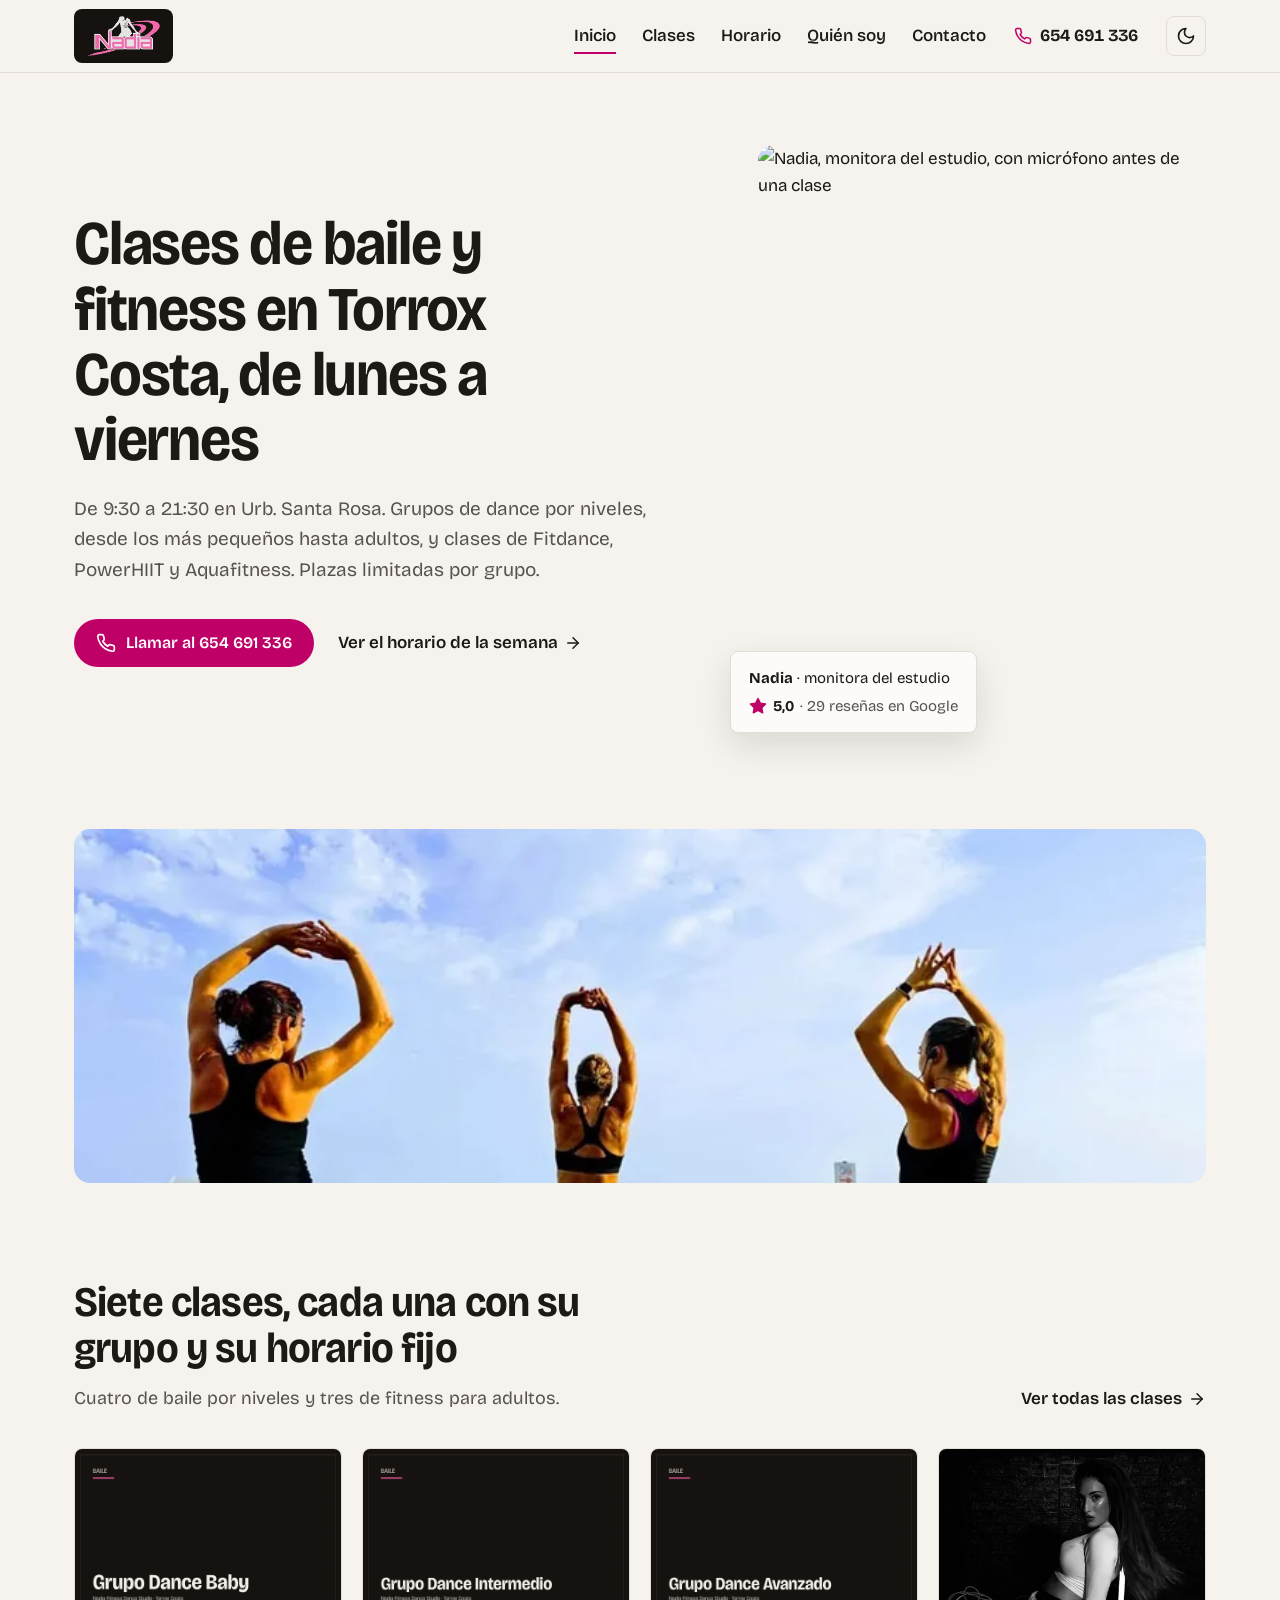
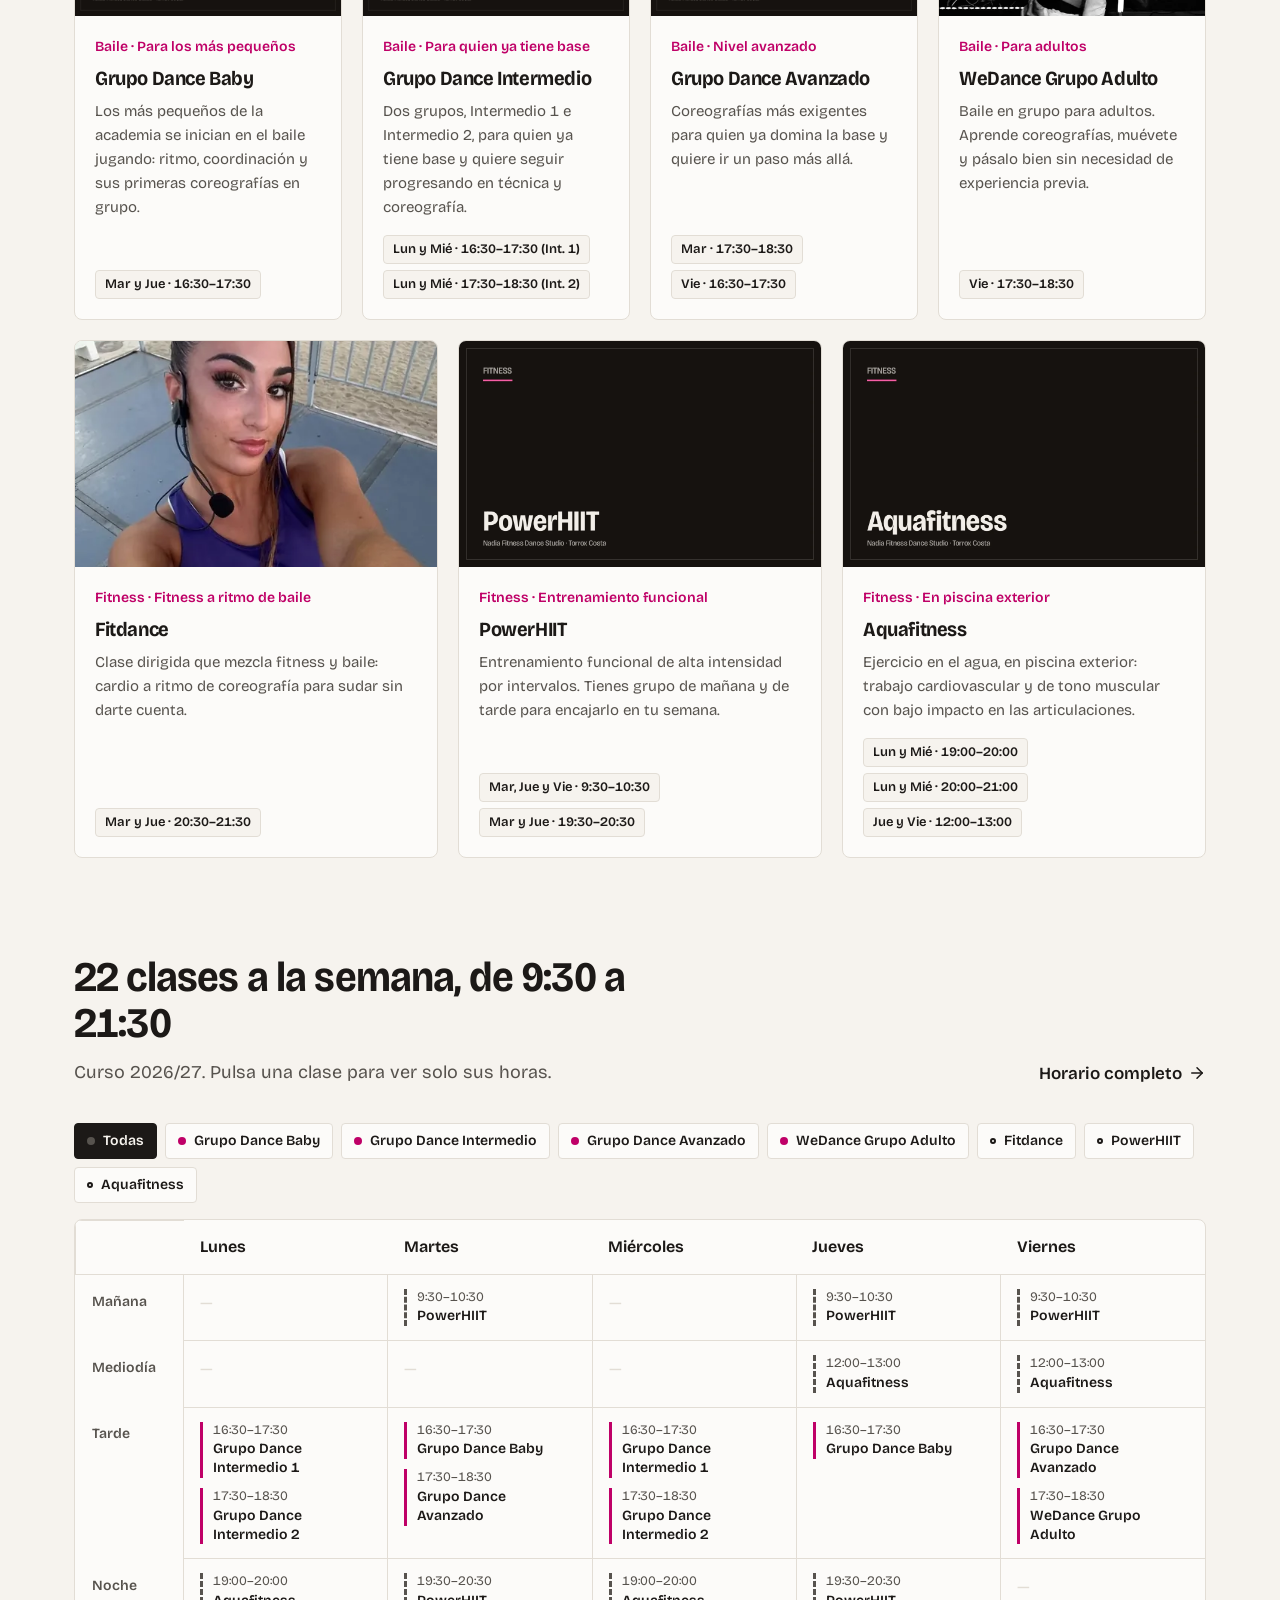
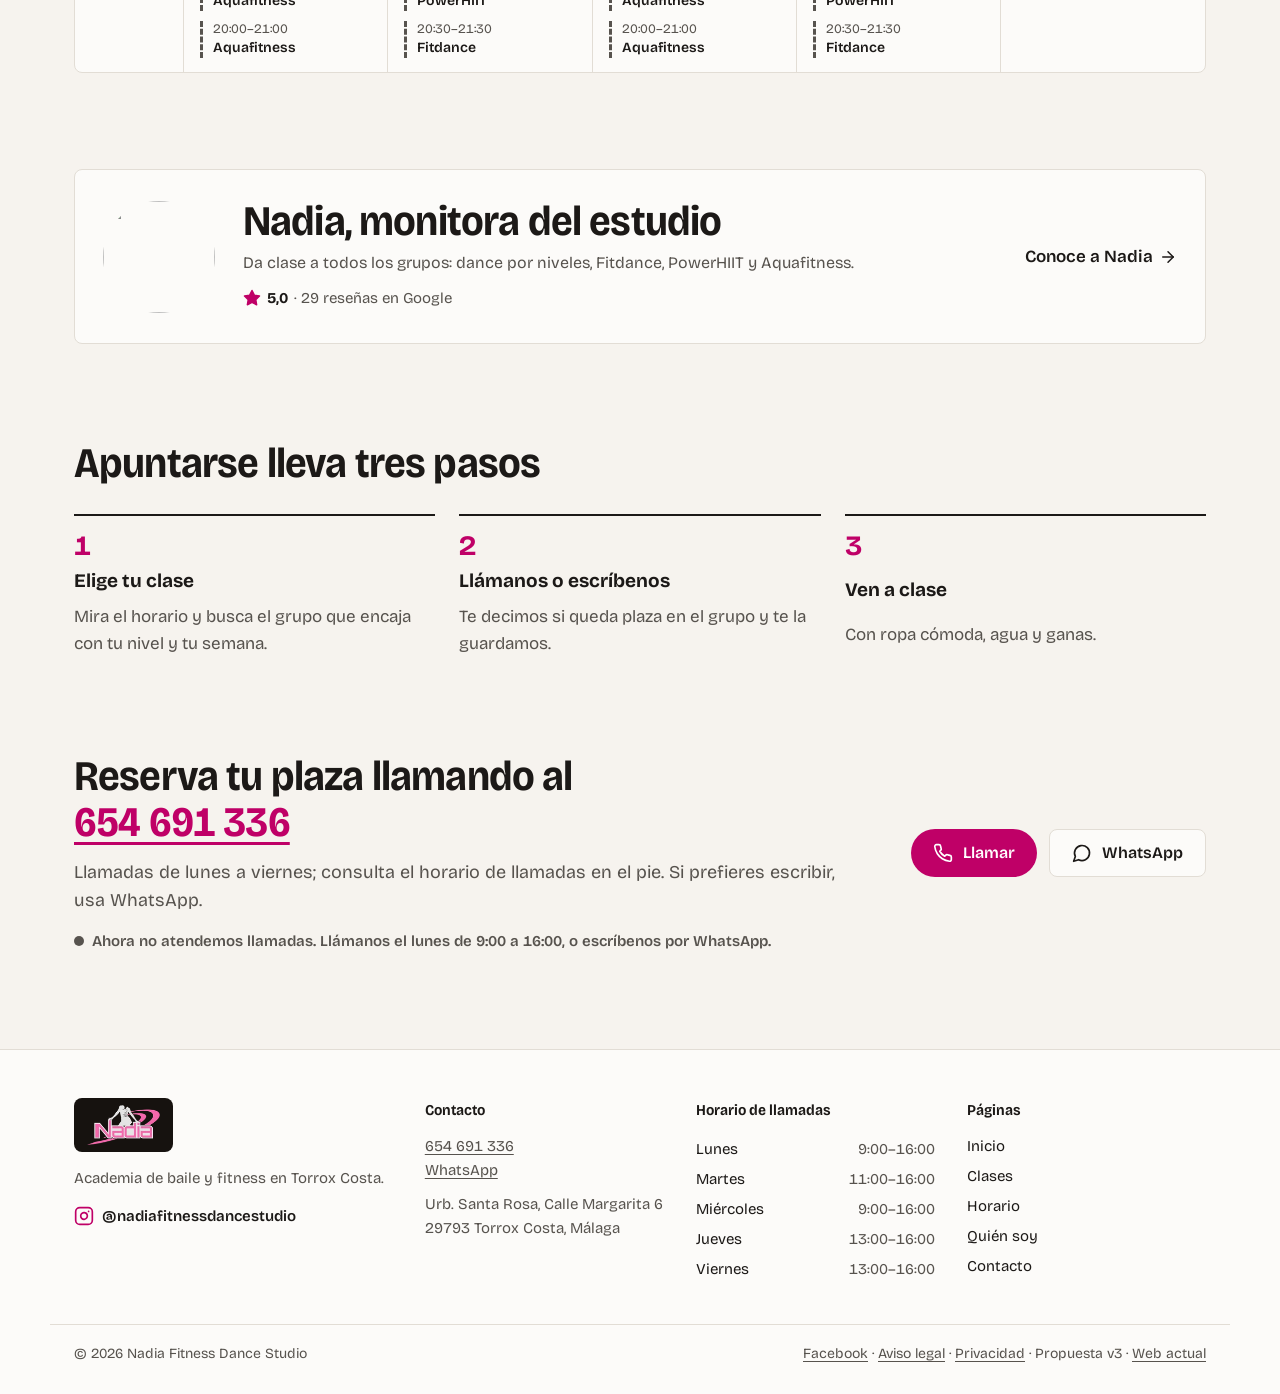
==== commit c0fb30fe: "SEO meta, JSON-LD, sitemap; responsive logo and photos; single CSS Co-Authored-By: Claude Opus 5.5 <" ====
--- a/index.html
+++ b/index.html
@@ -9,20 +9,28 @@
 <meta name="robots" content="noindex">
 <meta name="theme-color" content="#F6F3EE" media="(prefers-color-scheme: light)">
 <meta name="theme-color" content="#171412" media="(prefers-color-scheme: dark)">
+<link rel="canonical" href="https://negimaru.github.io/nadia-fitness-v3/">
+<meta property="og:url" content="https://negimaru.github.io/nadia-fitness-v3/">
+<meta property="og:type" content="website">
+<meta property="og:locale" content="es_ES">
+<meta property="og:site_name" content="Nadia Fitness Dance Studio">
 <meta property="og:title" content="Nadia Fitness Dance Studio · Clases de baile y fitness en Torrox Costa">
 <meta property="og:description" content="Clases de baile y fitness en Torrox Costa, de lunes a viernes de 9:30 a 21:30: grupos de dance por niveles, Fitdance, PowerHIIT y Aquafitness. Reserva en el 654 691 336.">
-<meta property="og:image" content="https://negimaru.github.io/nadia-fitness/assets/img/og-nadia-fitness.jpg">
+<meta property="og:image" content="https://negimaru.github.io/nadia-fitness-v3/assets/img/og-nadia-fitness.jpg">
+<meta property="og:image:width" content="1200">
+<meta property="og:image:height" content="630">
+<meta name="twitter:card" content="summary_large_image">
 <link rel="icon" href="assets/img/favicon.svg?v=2" type="image/svg+xml">
 <script>try{var t=localStorage.getItem("nf3-theme");if(t)document.documentElement.setAttribute("data-theme",t)}catch(e){}</script>
 <link rel="preload" href="assets/fonts/bricolage-grotesque-latin.woff2" as="font" type="font/woff2" crossorigin>
-<link rel="stylesheet" href="assets/css/fonts.css?v=1">
-<link rel="stylesheet" href="assets/css/site.css?v=12">
+<link rel="stylesheet" href="assets/css/site.css?v=13">
+<script type="application/ld+json">{"@context": "https://schema.org", "@type": "SportsActivityLocation", "name": "Nadia Fitness Dance Studio", "description": "Academia de baile y fitness en Torrox Costa: grupos de dance por niveles, Fitdance, PowerHIIT y Aquafitness.", "url": "https://negimaru.github.io/nadia-fitness-v3/", "telephone": "+34654691336", "image": "https://negimaru.github.io/nadia-fitness-v3/assets/img/og-nadia-fitness.jpg", "address": {"@type": "PostalAddress", "streetAddress": "Urb. Santa Rosa, Calle Margarita 6", "postalCode": "29793", "addressLocality": "Torrox Costa", "addressRegion": "Málaga", "addressCountry": "ES"}, "geo": {"@type": "GeoCoordinates", "latitude": 36.734952643097586, "longitude": -3.973681796403784}, "hasMap": "https://maps.app.goo.gl/jp69zpacG6Zni4Du5", "areaServed": ["Torrox", "Torrox Costa", "Nerja", "Algarrobo"], "sameAs": ["https://www.instagram.com/nadiafitnessdancestudio/", "https://www.facebook.com/profile.php?id=61571423443783"], "openingHoursSpecification": [{"@type": "OpeningHoursSpecification", "dayOfWeek": ["Monday", "Tuesday", "Wednesday", "Thursday", "Friday"], "opens": "09:30", "closes": "21:30"}], "makesOffer": [{"@type": "Offer", "itemOffered": {"@type": "Service", "name": "Grupo Dance Baby", "description": "Los más pequeños de la academia se inician en el baile jugando: ritmo, coordinación y sus primeras coreografías en grupo."}}, {"@type": "Offer", "itemOffered": {"@type": "Service", "name": "Grupo Dance Intermedio", "description": "Dos grupos, Intermedio 1 e Intermedio 2, para quien ya tiene base y quiere seguir progresando en técnica y coreografía."}}, {"@type": "Offer", "itemOffered": {"@type": "Service", "name": "Grupo Dance Avanzado", "description": "Coreografías más exigentes para quien ya domina la base y quiere ir un paso más allá."}}, {"@type": "Offer", "itemOffered": {"@type": "Service", "name": "WeDance Grupo Adulto", "description": "Baile en grupo para adultos. Aprende coreografías, muévete y pásalo bien sin necesidad de experiencia previa."}}, {"@type": "Offer", "itemOffered": {"@type": "Service", "name": "Fitdance", "description": "Clase dirigida que mezcla fitness y baile: cardio a ritmo de coreografía para sudar sin darte cuenta."}}, {"@type": "Offer", "itemOffered": {"@type": "Service", "name": "PowerHIIT", "description": "Entrenamiento funcional de alta intensidad por intervalos. Tienes grupo de mañana y de tarde para encajarlo en tu semana."}}, {"@type": "Offer", "itemOffered": {"@type": "Service", "name": "Aquafitness", "description": "Ejercicio en el agua, en piscina exterior: trabajo cardiovascular y de tono muscular con bajo impacto en las articulaciones."}}]}</script>
 </head>
 <body>
 <a class="skip" href="#main">Saltar al contenido</a>
 <header class="top">
 <div class="wrap top-in">
-<a class="logo" href=""><img src="assets/img/logo.png" alt="Nadia Fitness Dance Studio, inicio" width="110" height="60"></a>
+<a class="logo" href=""><img src="assets/img/logo-280.webp" srcset="assets/img/logo-140.webp 140w, assets/img/logo-200.webp 200w, assets/img/logo-280.webp 280w, assets/img/logo-340.webp 340w, assets/img/logo-400.webp 400w" sizes="73px" alt="Nadia Fitness Dance Studio, inicio" width="110" height="60"></a>
 <nav class="nav" aria-label="Principal">
 <button class="menu" type="button" aria-expanded="false" aria-controls="menu" aria-label="Abrir menú"><svg class="i" viewBox="0 0 24 24" fill="none" stroke="currentColor" stroke-width="2" stroke-linecap="round" stroke-linejoin="round" aria-hidden="true"><line x1="4" x2="20" y1="6" y2="6"/><line x1="4" x2="20" y1="12" y2="12"/><line x1="4" x2="20" y1="18" y2="18"/></svg></button>
 <ul id="menu"><li><a href="" aria-current="page">Inicio</a></li><li><a href="clases/">Clases</a></li><li><a href="horario/">Horario</a></li><li><a href="quien-soy/">Quién soy</a></li><li><a href="contacto/">Contacto</a></li></ul>
@@ -39,7 +47,7 @@
 <div class="actions"><a class="btn-primary" href="tel:+34654691336"><svg class="i" viewBox="0 0 24 24" fill="none" stroke="currentColor" stroke-width="2" stroke-linecap="round" stroke-linejoin="round" aria-hidden="true"><path d="M22 16.92v3a2 2 0 0 1-2.18 2 19.79 19.79 0 0 1-8.63-3.07 19.5 19.5 0 0 1-6-6 19.79 19.79 0 0 1-3.07-8.67A2 2 0 0 1 4.11 2h3a2 2 0 0 1 2 1.72 12.84 12.84 0 0 0 .7 2.81 2 2 0 0 1-.45 2.11L8.09 9.91a16 16 0 0 0 6 6l1.27-1.27a2 2 0 0 1 2.11-.45 12.84 12.84 0 0 0 2.81.7A2 2 0 0 1 22 16.92z"/></svg>Llamar al 654 691 336</a><a class="link" href="horario/">Ver el horario de la semana<svg class="i i-arrow" viewBox="0 0 24 24" fill="none" stroke="currentColor" stroke-width="2" stroke-linecap="round" stroke-linejoin="round" aria-hidden="true"><path d="M5 12h14"/><path d="m12 5 7 7-7 7"/></svg></a></div>
 </div>
 <figure class="hero-photo">
-<img src="assets/img/monitora-fitdance.webp" srcset="assets/img/monitora-fitdance-480.webp 480w, assets/img/monitora-fitdance.webp 840w" sizes="(max-width: 860px) 100vw, 50vw" alt="Nadia, monitora del estudio, con micrófono antes de una clase" width="840" height="840" fetchpriority="high">
+<img src="assets/img/monitora-fitdance.webp" srcset="assets/img/monitora-fitdance-480.webp 480w, srcset="assets/img/monitora-fitdance-640.webp 640w, assets/img/monitora-fitdance.webp 840w" sizes="(max-width: 860px) 100vw, 50vw" alt="Nadia, monitora del estudio, con micrófono antes de una clase" width="840" height="840" fetchpriority="high">
 <figcaption class="caption"><span><b>Nadia</b> · monitora del estudio</span><a class="rating" href="https://www.google.com/maps/search/?api=1&amp;query=Nadia%20Fitness%20Dance%20Studio%20Torrox" target="_blank" rel="noopener"><svg class="i i-star" viewBox="0 0 24 24" fill="none" stroke="currentColor" stroke-width="2" stroke-linecap="round" stroke-linejoin="round" aria-hidden="true"><polygon points="12 2 15.09 8.26 22 9.27 17 14.14 18.18 21.02 12 17.77 5.82 21.02 7 14.14 2 9.27 8.91 8.26 12 2"/></svg><b>5,0</b> · 29 reseñas en Google</a></figcaption>
 </figure>
 </section>
@@ -129,7 +137,7 @@
 
 <section class="sec wrap" aria-labelledby="nadia-h">
 <div class="teaser">
-<img class="avatar" src="assets/img/monitora-fitdance.webp" srcset="assets/img/monitora-fitdance-480.webp 480w, assets/img/monitora-fitdance.webp 840w" sizes="(max-width: 860px) 100vw, 50vw" alt="" width="840" height="840" loading="lazy">
+<img class="avatar" src="assets/img/monitora-fitdance.webp" srcset="assets/img/monitora-fitdance-480.webp 480w, srcset="assets/img/monitora-fitdance-640.webp 640w, assets/img/monitora-fitdance.webp 840w" sizes="(max-width: 860px) 100vw, 50vw" alt="" width="840" height="840" loading="lazy">
 <div><h2 id="nadia-h">Nadia, monitora del estudio</h2>
 <p class="intro">Da clase a todos los grupos: dance por niveles, Fitdance, PowerHIIT y Aquafitness.</p>
 <a class="rating" href="https://www.google.com/maps/search/?api=1&amp;query=Nadia%20Fitness%20Dance%20Studio%20Torrox" target="_blank" rel="noopener"><svg class="i i-star" viewBox="0 0 24 24" fill="none" stroke="currentColor" stroke-width="2" stroke-linecap="round" stroke-linejoin="round" aria-hidden="true"><polygon points="12 2 15.09 8.26 22 9.27 17 14.14 18.18 21.02 12 17.77 5.82 21.02 7 14.14 2 9.27 8.91 8.26 12 2"/></svg><b>5,0</b> · 29 reseñas en Google</a></div>
@@ -158,7 +166,7 @@
 <footer class="foot">
 <div class="wrap foot-grid">
 <div class="foot-brand">
-<a class="logo" href=""><img src="assets/img/logo.png" alt="Nadia Fitness Dance Studio, inicio" width="110" height="60" loading="lazy"></a>
+<a class="logo" href=""><img src="assets/img/logo-280.webp" srcset="assets/img/logo-140.webp 140w, assets/img/logo-200.webp 200w, assets/img/logo-280.webp 280w, assets/img/logo-340.webp 340w, assets/img/logo-400.webp 400w" sizes="73px" alt="Nadia Fitness Dance Studio, inicio" width="110" height="60" loading="lazy"></a>
 <p>Academia de baile y fitness en Torrox Costa.</p>
 <a class="foot-social" href="https://www.instagram.com/nadiafitnessdancestudio/" rel="noopener"><svg class="i" viewBox="0 0 24 24" fill="none" stroke="currentColor" stroke-width="2" stroke-linecap="round" stroke-linejoin="round" aria-hidden="true"><rect x="2" y="2" width="20" height="20" rx="5" ry="5"/><path d="M16 11.37A4 4 0 1 1 12.63 8 4 4 0 0 1 16 11.37z"/><line x1="17.5" x2="17.51" y1="6.5" y2="6.5"/></svg>@nadiafitnessdancestudio</a>
 </div>
--- a/assets/css/site.css
+++ b/assets/css/site.css
@@ -1,3 +1,25 @@
+/* Self-hosted Google Fonts (SIL Open Font License 1.1): Bricolage Grotesque (variable: opsz, wdth, wght). Subsets: latin, latin-ext. */
+/* latin-ext */
+@font-face {
+  font-family: 'Bricolage Grotesque';
+  font-style: normal;
+  font-weight: 200 800;
+  font-stretch: 75% 100%;
+  font-display: swap;
+  src: url(../fonts/bricolage-grotesque-latin-ext.woff2) format('woff2');
+  unicode-range: U+0100-02BA, U+02BD-02C5, U+02C7-02CC, U+02CE-02D7, U+02DD-02FF, U+0304, U+0308, U+0329, U+1D00-1DBF, U+1E00-1E9F, U+1EF2-1EFF, U+2020, U+20A0-20AB, U+20AD-20C4, U+2113, U+2C60-2C7F, U+A720-A7FF;
+}
+/* latin */
+@font-face {
+  font-family: 'Bricolage Grotesque';
+  font-style: normal;
+  font-weight: 200 800;
+  font-stretch: 75% 100%;
+  font-display: swap;
+  src: url(../fonts/bricolage-grotesque-latin.woff2) format('woff2');
+  unicode-range: U+0000-00FF, U+0131, U+0152-0153, U+02BB-02BC, U+02C6, U+02DA, U+02DC, U+0304, U+0308, U+0329, U+2000-206F, U+20AC, U+2122, U+2191, U+2193, U+2212, U+2215, U+FEFF, U+FFFD;
+}
+
 /* Nadia Fitness Dance Studio — v3. Read DESIGN.md first; use only these tokens. */
 
 :root {
